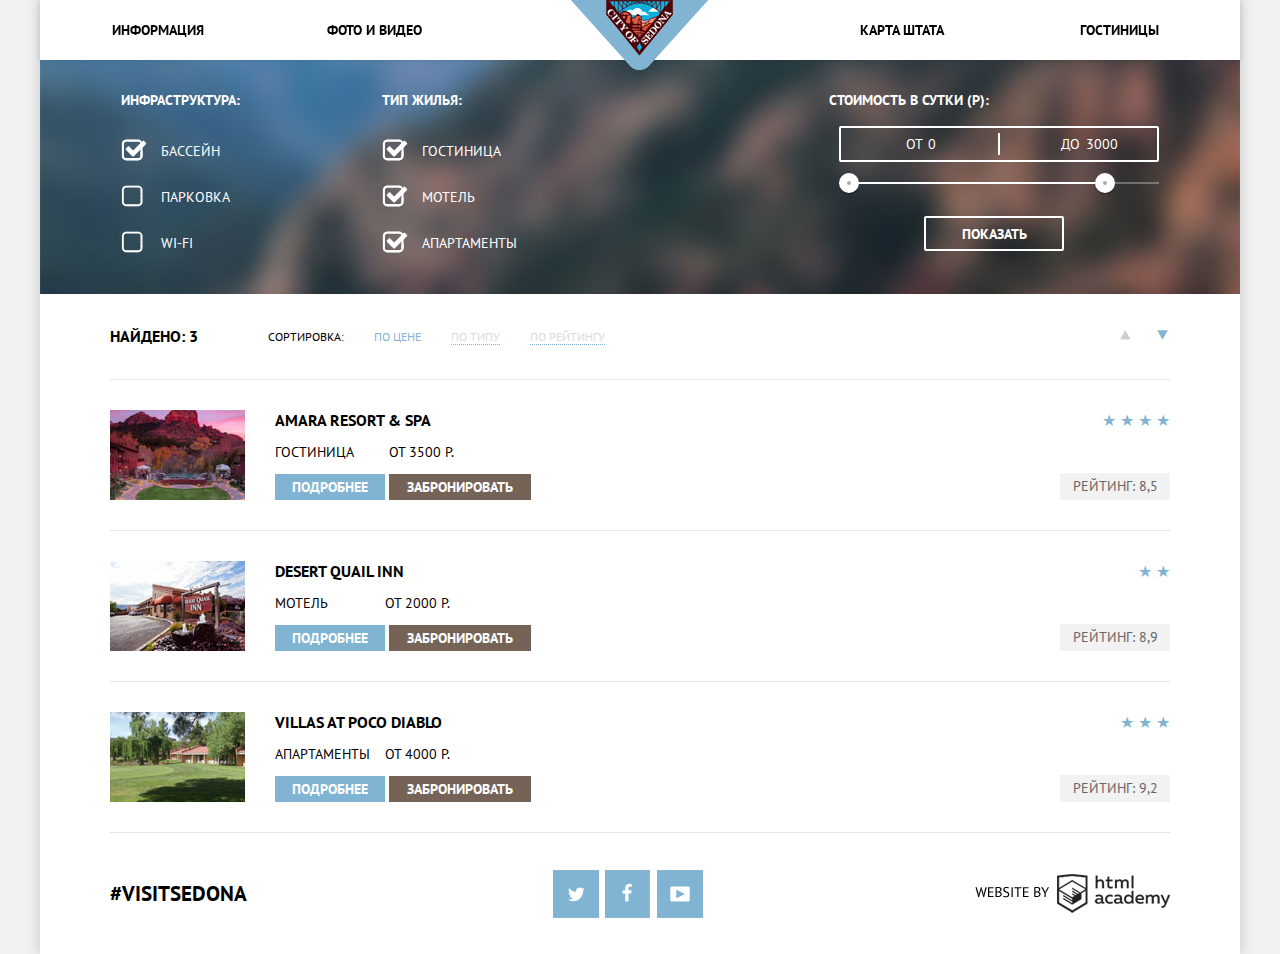
==== hotels.html @ 86d57c64 "небольшие улучшения" ====
<!DOCTYPE html>
<html>
<head>
  <meta charset="utf-8">
  <title>Отели Седоны</title>
  <link rel="stylesheet" href="css/normalize.css">
  <link href="https://fonts.googleapis.com/css?family=PT+Sans" rel="stylesheet">
  <link rel="stylesheet" href="css/style.css">
</head>
<body>
  <div class="wrapper">
    <nav class="site-menu">
      <a class="site-logo" href="index.html"><img src="img/logo.png" width="138" height="70" alt="Логотип Седоны"></a>
      <ul>
        <li><a class="site-menu-link" href="#">Информация</a></li>
        <li><a class="site-menu-link" href="#">Фото и Видео</a></li>
        <li><a class="site-menu-link" href="#">Карта Штата</a></li>
        <li><a class="site-menu-link" href="#">Гостиницы</a></li>
      </ul>
    </nav>

    <!-- Подбор жилья -->
    <form class="hotels-search-form" method="get">
      <fieldset>
        <legend>Инфраструктура:</legend>
        <label class="checkbox">
          <input type="checkbox" checked>
          <span class=" checkbox-indicator"></span>Бассейн
        </label>
        <label class="checkbox">
          <input type="checkbox">
          <span class=" checkbox-indicator"></span>Парковка
        </label>
        <label class="checkbox">
          <input type="checkbox">
          <span class=" checkbox-indicator"></span>Wi-Fi
        </label>
      </fieldset>

      <fieldset>
        <legend>Тип жилья:</legend>
        <label class="checkbox">
          <input type="checkbox" checked>
          <span class="checkbox-indicator"></span>Гостиница
        </label>
        <label class="checkbox">
          <input type="checkbox" checked>
          <span class=" checkbox-indicator"></span>Мотель
        </label>
        <label class="checkbox">
          <input type="checkbox" checked>
          <span class=" checkbox-indicator"></span>Апартаменты
        </label>
      </fieldset>

      <fieldset class="filter-range">
        <legend>Стоимость в сутки (р):</legend>
        <div class="hotels-price-controls">
          <label class="min-price">от <input type="text" name="min-price" value="0"></label>
          <label class="max-price">до <input type="text" name="max-price" value="3000"></label>
        </div>
        <div class="hotels-range-controls">
          <div class="scale">
            <div class="bar"></div>
          </div>
          <div class="range-toggle range-toggle-min"></div>
          <div class="range-toggle range-toggle-max"></div>
        </div>
        <button class="hotels form-search-button" type="submit">Показать</button>
      </fieldset>

    </form>

    <!-- Результаты -->
    <section>
      <nav class="hotels-inner-nav">
        <div class="inner-nav-left">
          <h3>Найдено: 3</h3>
          <ul class="hotels-sorting">
            <li><p>Сортировка: </p></li>
            <li><a href="" class="sorting-link link-active">По цене</a></li>
            <li><a class="sorting-link" href="#">По типу</a></li>
            <li><a class="sorting-link" href="#">По рейтингу</a></li>
          </ul>
        </div>
        <ul class="inner-nav-right">
          <li><a href="#"><div class="arrow arrow-left"></div></a></li>
          <li><a href="#"><div class="arrow arrow-right arrow-active"></div></a></li>
        </ul>
      </nav>

      <!-- Amara -->
      <div class="hotels-examples">
        <article>
          <div class="info">
            <img src="img/amara.jpg" alt="amara resort and spa">
            <div class="info-content">
              <h3>Amara Resort &amp; Spa</h3>
              <p><span class="hotels-type">Гостиница</span> от <span class="hotels-price">3500</span></p>
            </div>
            <div class="hotels-buttons">
                <button class="hotels hotels-more">Подробнее</button>
                <button class="hotels hotels-book">Забронировать</button>
            </div>
          </div>
          <div class="rating">
            <div> &starf; &starf; &starf; &starf; </div>
            <p>Рейтинг: 8,5</p>
          </div>
        </article>

        <!-- Desert Inn -->
        <article>
          <div class="info">
            <img src="img/quail-inn.jpg" alt="desert quail inn">
            <div class="info-content">
              <h3>Desert Quail Inn</h3>
              <p><span class="hotels-type">Мотель</span>от <span class="hotels-price">2000</span></p>
            </div>
            <div class="hotels-buttons">
              <button class="hotels hotels-more">Подробнее</button>
              <button class="hotels hotels-book">Забронировать</button>
            </div>
            </div>
          <div class="rating">
            <div>&starf; &starf;</div>
            <p>Рейтинг: 8,9</p>
          </div>
        </article>

        <!-- Villas at Poco Diablo -->
        <article>
          <div class="info">
            <img src="img/villas.jpg" alt="Villas at Poco Diablo">
            <div class="info-content">
              <h3>Villas at Poco Diablo</h3>
              <p><span class="hotels-type">Апартаменты</span>от <span class="hotels-price">4000</span></p>
            </div>
            <div class="hotels-buttons">
              <button class="hotels hotels-more">Подробнее</button>
              <button class="hotels hotels-book">Забронировать</button>
            </div>
          </div>
          <div class="rating">
            <div>&starf; &starf; &starf;</div>
            <p>Рейтинг: 9,2</p>
          </div>
        </article>
      </div>
    </section>

    <footer>
      <div><strong>#visitsedona</strong></div>
      <ul class="social">
        <li><a class="social-twitter" href="http://twitter.com">twitter</a></li>
        <li><a class="social-fb" href="http://facebook.com">facebook</a></li>
        <li><a class="social-yt" href="http://youtube.com">youtube</a></li>
      </ul>
      <div class="by-ha"><a href="http://htmlacademy.ru">Website by html academy</a></div>
    </footer>
  </div>
</body>
</html>
---- css/style.css ----
/*  TYPOGRAPHY  */

body {
  background-color: rgb(242, 242, 242);
  font-family: 'PT Sans', 'Arial', sans-serif;
  font-size: 14px;
  text-transform: uppercase;
  line-height: 21px;
  counter-reset: section;
}


/*  FORMS  */

input, button, textarea {
  font-family: inherit;
  font-size: inherit;
  text-transform: inherit;
  line-height: inherit;
}

/*  LAYOUT  */

.wrapper {
  max-width: 1200px;
  min-width: 768px;
  margin-left: auto;
  margin-right: auto;
  box-shadow: 0 0 15px rgba(0, 0, 0, 0.2);
  background-color: rgb(255, 255, 255);
}

/* SITE-MENU */

.wrapper::before {
  content: " ";
  height: 60px;
  display: block;
}

.site-menu {
  position: fixed;
  z-index: 100;
  width: 1200px;
  top: 0px;
  left: 50%;
  transform: translate(-50%, 0);
  background-color: rgb(255, 255, 255);
  box-shadow: 0 0 5px rgba(0, 0, 0, 0.1);
}

@media (max-width: 1200px) {
  .site-menu {
    width: 100%;
    min-width: 768px;
  }
}

.site-menu ul {
  list-style-type: none;
  padding: 0 6%;
  margin: 0px;
}

.site-menu a {
  color: rgb(0, 0, 0);
  text-decoration: none;
}

.site-menu li {
  display: inline-block;
  width: 20%;
  min-height: 60px;
  vertical-align: middle;
  line-height: 60px;
}

.site-menu li:nth-child(2) {
  margin-right: 18%;
}

.site-menu li:nth-child(3),
.site-menu li:nth-child(4) {
  text-align: right;
}

.site-menu .site-logo {
  position: absolute;
  left: 50%;
  transform: translate(-50%, 0);
}

/*  SITE-MENU-TYPOGRAPHY*/

.site-menu-link {
  font-weight: bold;
}

.site-menu-link:hover {
  font-weight: bold;
  color: rgb(188, 214, 231);
}

.site-menu-link:active {
  font-weight: bold;
  color: rgb(199, 199, 199);
}

/*  SITE-BANNER  */

.site-banner {
  background-image: url(../img/header.jpg);
  min-height: 500px;
  position: relative;
  background-size: cover;
}

.site-banner h1 {
  width: 460px;
  height: 360px;
  text-indent: -9999px;
  background: url(../img/header-text.png) no-repeat;
  position: absolute;
  top: 50%;
  left: 50%;
  transform: translate(-50%, -50%);
  margin: 0;
}

.site-banner::after {
  content: " ";
  display: block;
  height: 60px;
  width: 100%;
  position: absolute;
  bottom: 0;
  background-image: url(../img/shape.png);
  background-size: 100% 60px;
}

/*  LEAD-TEXT */

.lead-text {
  margin-top: 60px;
  margin-bottom: 55px;
  margin-right: auto;
  margin-left: auto;
  text-align: center;
  width: 500px;
}

.lead-text strong {
  font-size: 21px;
  line-height: 26px;
  display: block;
  margin-bottom: 30px;
}

/*  FLEXBOX  */

.site-flex,
.site-flex-reasons {
  display: -ms-flexbox;
  display: flex;
  -ms-flex-wrap: wrap;
      flex-wrap: wrap;
  -ms-flex-pack: distribute;
      justify-content: space-around;
}

.site-flex-reasons {
  background-color: rgb(238, 238, 238);
  height: 256px;
}

.site-flex-header {
  display: -ms-flexbox;
  display: flex;
  width: 100%;
  min-height: 255px;
  -ms-flex-pack: distribute;
      justify-content: space-around;
  min-height: 260px;
  color: rgb(255, 255, 255);
  background-color: rgb(129, 179, 210);
}

.header-image {
  width: 66.666%;
  background-position: center;
}

.reason-1 {
  background-image: url(../img/reason-1.jpg);
}

.reason-2 {
  background-image: url(../img/reason-2.jpg);
}

.header-text {
  width: 33.333%;
  color: rgb(255, 255, 255);
  display: -ms-flexbox;
  display: flex;
  margin: auto;
  -ms-flex-line-pack: center;
      align-content: center;
  -ms-flex-wrap: wrap;
      flex-wrap: wrap;
  -ms-flex-pack: center;
      justify-content: center;
  text-align: center;
  padding: 0 60px;
  box-sizing: border-box;
}

.site-flex section,
.site-flex-reasons article {
  text-align: center;
  width: 33.333%;
  padding: 45px 60px 65px;
  box-sizing: border-box;
}

.site-flex section {
  padding-top: 55px;
  padding-bottom: 80px;
  box-sizing: border-box;
  height: 330px;
}

.site-flex section h4,
.site-flex-reasons h3 {
  font-size: 21px;
}

.site-flex-reasons h3 {
  margin: 0 auto 5px auto;
}

header h3 {
  font-size: 21px;
  max-width: 170px;
}

header h3::after {
  counter-increment: section;
  content: "— № " counter(section) " —";
  display: block;
  margin-top: 25px;
  font-size: 14px;
}

/*  SEARCH FORM  */

.search-form {
  position: relative;
}

.search-form p {
  padding-top: 40px;
  box-sizing: border-box;
  margin-right: auto;
  margin-left: auto;
  text-align: center;
  width: 500px;
  min-height: 265px;
}

.search-form p strong {
  font-size: 30px;
  line-height: 26px;
  display: block;
  margin-bottom: 30px;
}

.site-search-form {
  background-color: rgb(255, 255, 255);
  width: 576px;
  height: 482px;
  position: absolute;
  top: 191px;
  left: 50%;
  transform: translate(-50%, 0);
}

.site-search-form > header {
  height: 53px;
  text-align: center;
  font-size: 21px;
  font-weight: bold;
  color: rgb(255, 255, 255);
  background-color: rgb(119, 99, 87);
  padding-top: 35px;
  margin-bottom: 55px;
  -ms-flex-item-align: stretch;
      -ms-grid-row-align: stretch;
      align-self: stretch;
}

.site-search-form > div {
  width: 461px;
  height: 40px;
  margin-bottom: 30px;
}

button {
  font-size: 21px;
  font-weight: bold;
  color: rgb(255, 255, 255);
  border-style: none;
  cursor: pointer;
}

.site-search-form-btn {
  margin-top: 20px;
  width: 461px;
  height: 58px;
  background-color: rgb(129, 179, 210);
}

.site-search-form-btn:hover {
  background-color: rgb(102, 158, 192);
}

.site-search-form-btn:active {
  background-color: rgb(84, 150, 189);
  color: rgb(136, 182, 209);
}


/*  FORMS STYLLING  */

.site-search-form {
  display: -ms-flexbox;
  display: flex;
  -ms-flex-direction: column;
      flex-direction: column;
  -ms-flex-align: center;
      align-items: center;
}

.search-form-people > * {
  display: inline-block;
  line-height: 40px;
  width: 24%;
}

.search-form-people input {
  text-align: center;
  width: 100%;
}

.search-form-people label:last-of-type {
  text-align: right;
  padding-right: 25px;
  box-sizing: border-box;
}

.site-search-form-dates label {
  width: 24%;
  display: inline-block;
  line-height: 40px;
  white-space: nowrap;
}

.site-search-form-dates input {
  width: 75%;
  padding-left: 15px;
  box-sizing: border-box;
}

.site-search-form input {
  background-color: rgb(242, 242, 242);
  height: 38px;
  border: none;
}

.site-search-form input[type="text"]::-ms-clear {
    display: none;
}

.site-search-form input:hover {
  background-color: rgb(235, 235, 235);
}

.site-search-form input:focus {
  background-color: rgb(255, 255, 255);
  outline: 2px solid rgb(229, 229, 229);
}

.site-search-form label,
.site-search-form input {
  font-weight: bold;
}

/*  FORM IMAGES  */

.site-search-form-dates {
  position: relative;
}

.site-calendar {
  background-image: url(../img/calendar.png);
  width: 40px;
  height: 40px;
  position: absolute;
  left: 420px;
  top: 0px;
  cursor: pointer;

  border: none;
  background-color: transparent;
  margin-top: 0px;
}

.site-calendar:hover {
  background-position: 0px -40px;
}

.site-calendar:active {
  background-position: 0px 40px;
}

.site-btns {
  position: relative;
}

.site-btns:last-child {
  left: 6px;
}

.site-minus {
  width: 40px;
  height: 40px;
  background-image: url(../img/btns-minus.png);
  position: absolute;
  top: 2px;
  left: 0px;
  cursor: pointer;
  background-repeat: no-repeat;
  background-position: center 0;
  background-color: transparent;
}

.site-plus {
  width: 40px;
  height: 40px;
  background-image: url(../img/btns-plus.png);
  position: absolute;
  top: 2px;
  right: 0px;
  cursor: pointer;
  background-repeat: no-repeat;
  background-position: center 0;
  background-color: transparent;
}

.site-minus:hover {
  background-position: center -40px;
}

.site-plus:hover {
  background-position: center -40px;
}

.site-minus:active {
  background-position: center -80px;
}

.site-plus:active {
  background-position: center -80px;
}

/*  MAP  */

.site-map {
  background-image: url(../img/map.jpg);
  width: 100%;
  height: 600px;
  background-size: cover;
}

/*  FOOTER  */

footer {
  background-color: rgba(255, 255, 255, 0.90);
  padding: 0 70px;
  height: 121px;
  font-size: 0px;
  display: -ms-flexbox;
  display: flex;
  -ms-flex-wrap: nowrap;
      flex-wrap: nowrap;
  -ms-flex-pack: justify;
      justify-content: space-between;
  -ms-flex-align: center;
      align-items: center;
}

.site-footer {
  position: relative;
  margin-top: -121px;
}

footer div:first-child {
  font-size: 21px;
  font-weight: bold;
}

.social {
  list-style-type: none;
  width: 401px;
  text-align: center;
}

.social li {
  display: inline-block;
  margin-right: 6px;
}

.social li a {
  display: block;
  width: 46px;
  height: 48px;
  text-indent: -9999px;
}

.social-twitter {
  background-image: url(../img/social.png);
  background-position: 0px 0px;
}

.social-fb {
  background-image: url(../img/social.png);
  background-position: 97px 0px;
}

.social-yt {
  background-image: url(../img/social.png);
  background-position: 46px 0px;
}

.social-twitter:hover {
  background-position: 0px 104px;
}

.social-fb:hover {
  background-position: 97px 104px;
}

.social-yt:hover {
  background-position: 46px 104px;
}

.social-twitter:active {
  background-position: 0px 48px;
}

.social-fb:active {
  background-position: 97px 48px;
}

.social-yt:active {
  background-position: 46px 48px;
}

.by-ha {
  display: inline-block;
  background-image: url(../img/by-ha.png);
  background-position: 0px 0px;
  background-repeat: no-repeat;
}

.by-ha:hover {
  background-position: 0 -48px;
}

.by-ha:active {
  background-position: bottom;
}

.by-ha a {
  display: block;
  width: 195px;
  height: 39px;
  text-indent: -9999px;
}

/*  HOTELS PAGE */

.hotels-search-form {
  display: -ms-flexbox;
  display: flex;
  -ms-flex-pack: start;
      justify-content: flex-start;
  min-height: 220px;
  background-image: url(../img/header-blurred.jpg);
  background-position: center;
  color: rgb(255, 255, 255);
  padding: 30px 70px 30px 70px;
  box-sizing: border-box;
}

fieldset {
  border: 0px;
  display: -ms-flexbox;
  display: flex;
  -ms-flex-direction: column;
      flex-direction: column;
  width: 240px;
}

legend {
  font-weight: bold;
}

.hotels-search-form label {
  color: rgb(255, 255, 255);
  margin-top: 25px;
  display: block;
}

.checkbox {
  padding-left: 40px;
  position: relative;
}

.checkbox input[type="checkbox"] + .checkbox-indicator {
  position: absolute;
  left: 0;
  bottom: 1px;
  cursor: pointer;
  width: 26px;
  height: 22px;
  background-image: url(../img/checkbox.png);
  background-repeat: no-repeat;
}

.checkbox input[type="checkbox"]:checked + .checkbox-indicator {
  position: absolute;
  left: 0;
  bottom: 1px;
  cursor: pointer;
  width: 26px;
  height: 22px;
  background-image: url(../img/checkbox.png);
  background-repeat: no-repeat;
  background-position: bottom;
}

input[type="checkbox"] {
  display: none;
}

/*  СТОИМОСТЬ В СУТКИ  */

.filter-range {
  width: 330px;
  display: -ms-flexbox;
  display: flex;
  -ms-flex-direction: column;
      flex-direction: column;
  margin-left: auto;
}

.filter-range legend {
  margin-bottom: 10px;
}

.hotels-price-controls label:first-child,
.hotels-price-controls label:nth-child(2) {
  margin-top: 0;
}

.hotels-price-controls {
  height: 36px;
  width: 320px;
  box-sizing: border-box;
  margin-bottom: 20px;
  margin-left: 10px;

  font-size: 0;

  position: relative;

  border: 2px solid #ffffff;
  border-radius: 2px;
}

.hotels-price-controls::after {
  content: "";
  position: absolute;
  top: 50%;
  left: 50%;

  width: 2px;
  height: 22px;

  background: #ffffff;
  transform: translate(-50%, -50%);
}


.hotels-price-controls label {
  display: inline-block;

  font-size: 14px;
  line-height: 32px;
  vertical-align: top;

  cursor: pointer;
  width: 90px;
  padding-left: 65px;
}

.hotels-price-controls input {
  width: 50px;
  margin: 0;
  height: 30px;

  color: inherit;
  font: inherit;

  background: none;
  border: none;
}

.hotels-range-controls {
  position: relative;
  margin-bottom: 32px;
  margin-left: 10px;
}

.hotels-range-controls .scale {
  height: 2px;

  background: rgba(255, 255, 255, 0.3);
}

.hotels-range-controls .bar {
  width: 80%;
  height: 2px;

  background: #ffffff;
}

.range-toggle {
  width: 4px;
  height: 4px;

  position: absolute;
  top: -9px;

  background: #ababab;
  border: 8px solid #ffffff;
  border-radius: 50%;
  box-shadow: 0 2px 1px 0 rgba(0, 1, 1, 0.2);
  cursor: pointer;
}

.range-toggle-min {
  left: 0;
}

.range-toggle-max {
  left: 80%;
}

.range-toggle:hover {
  background: #1c4f80;
}

.form-search-button {
  display: block;
  margin: 0 auto;
  padding: 6px 35px;
  width: 140px;
  height: 35px;

  font-size: 14px;
  line-height: 20px;
  color: #ffffff;

  background: transparent;
  border: 2px solid #ffffff;
  border-radius: 2px;
  cursor: pointer;
}

.form-search-button:hover {
  color: #000000;

  background: #ffffff;
}

.hotels {
  font-size: 14px;
}

/*  INNER NAVIGATION  */

.hotels-inner-nav {
  display: -ms-flexbox;
  display: flex;
  -ms-flex-pack: start;
      justify-content: flex-start;
  min-height: 85px;
  margin-left: 70px;
}

.inner-nav-right {
  margin-left: auto;
  margin-right: 70px;
}

.hotels-inner-nav ul {
  list-style-type: none;
  display: -ms-flexbox;
  display: flex;
  -ms-flex-align: center;
      align-items: center;
}

.hotels-inner-nav li {
  display: inline-block;
  font-size: 12px;
}

.inner-nav-left {
  display: -ms-flexbox;
  display: flex;
  -ms-flex-align: center;
      align-items: center;
  min-width: 530px;
}

.inner-nav-left > ul {
  min-width: 420px;
  padding-left: 0;
}

.inner-nav-left > h3 {
  padding-right: 70px;
}

.hotels-sorting li {
  padding-right: 30px;
}
.hotels-sorting a:not(.sorting-link) {
  color: rgb(129, 179, 210);
  text-decoration: none;
}

.sorting-link {
  text-decoration: none;
  color: rgb(219, 219, 219);
  border-bottom: 1px dotted rgb(129, 179, 210);
}

.sorting-link:hover {
  color: rgb(129, 179, 210);
}

.sorting-link:active {
  color: rgb(0, 0, 0);
  border: none;
}

.hotels-sorting .link-active {
  color: rgb(129, 179, 210);
  border: none;
}


.arrow {
  width: 13px;
  height: 13px;
  background-repeat: no-repeat;
}

.arrow-left {
  padding-left: 24px;
  background-position: 0 0px;
  background-image: url(../img/arrow-left.png);
}

.arrow-right {
  background-image: url(../img/arrow-right.png);
}

.arrow-left:hover {
  padding-left: 24px;
  background-position: 0 -32px;
}

.arrow-right:hover {
  background-position: center;
}

.arrow-left:active {
  padding-left: 24px;
  background-position: 0 -66px;
}

.arrow-right:active {
  background-position: 0 -66px;
}

.arrow-active {
  background-position: 0 -66px;
}


/*  HOTELS EXAMPLES  */

.hotels-examples {
  display: -ms-flexbox;
  display: flex;
  -ms-flex-direction: column;
      flex-direction: column;
}

.hotels-examples article {
  display: -ms-flexbox;
  display: flex;
  -ms-flex-pack: justify;
  justify-content: space-between;
  -ms-flex-direction: row;
      flex-direction: row;
  /*max-height: 100px;*/
  margin: 0 70px;
  padding: 30px 0;
  -ms-flex-align: stretch;
      align-items: stretch;
  border-bottom: 1px solid rgb(229, 229, 229);
  min-height: 90px;
}

.hotels-examples article:first-child {
  border-top: 1px solid rgb(229, 229, 229);
}

.hotels-examples .info {
  position: relative;
  padding-left: 165px;
}

.info img {
  position: absolute;
  left: 0;
  top: 0;
}

.info-content h3,
.info-content p {
  margin-top: 0;
  margin-bottom: 11px;
}

.hotels-type {
  display: inline-block;
  min-width: 110px;
}

.hotels-price::after {
  content: " P.";
}

.info-content h3:hover {
  color: rgb( 139, 185, 213);
}

.info-content h3:active {
  color: rgb( 202, 202, 202);
}

.rating {
  min-height: 90px;
  display: -ms-flexbox;
  display: flex;
  -ms-flex-direction: column;
      flex-direction: column;
  -ms-flex-pack: justify;
      justify-content: space-between;
  -ms-flex-align: end;
      align-items: flex-end;
}

.rating div {
  color: rgb(129, 179, 210);
  font-size: 16px;
}

.rating p {
  margin: 0;
  width: 110px;
  height: 27px;
  text-align: center;
  color: rgb(102, 102, 102);
  font-size: 14px;
  line-height: 27px;
  background-color: rgb(242, 242, 242);
}

/*  BUTTONS  */

.hotels-more {
  width: 110px;
  height: 26px;
  margin-top: 0;
  background-color: rgb(129, 179, 210);
}

.hotels-book {
  width: 142px;
  height: 26px;
  background-color: rgb(118, 99, 87);
  margin-top: 0;
}

.hotels-more:hover {
  background-color: rgb(102, 158, 192);
}

.hotels-more:active {
  background-color: rgb(84, 150, 189);
  color: rgb(136, 182, 209);
}

.hotels-book:hover {
  background-color: rgb(96, 78, 67);
}

.hotels-book:active {
  background-color: rgb(80, 62, 51);
  color: rgb(123, 109, 101);

}
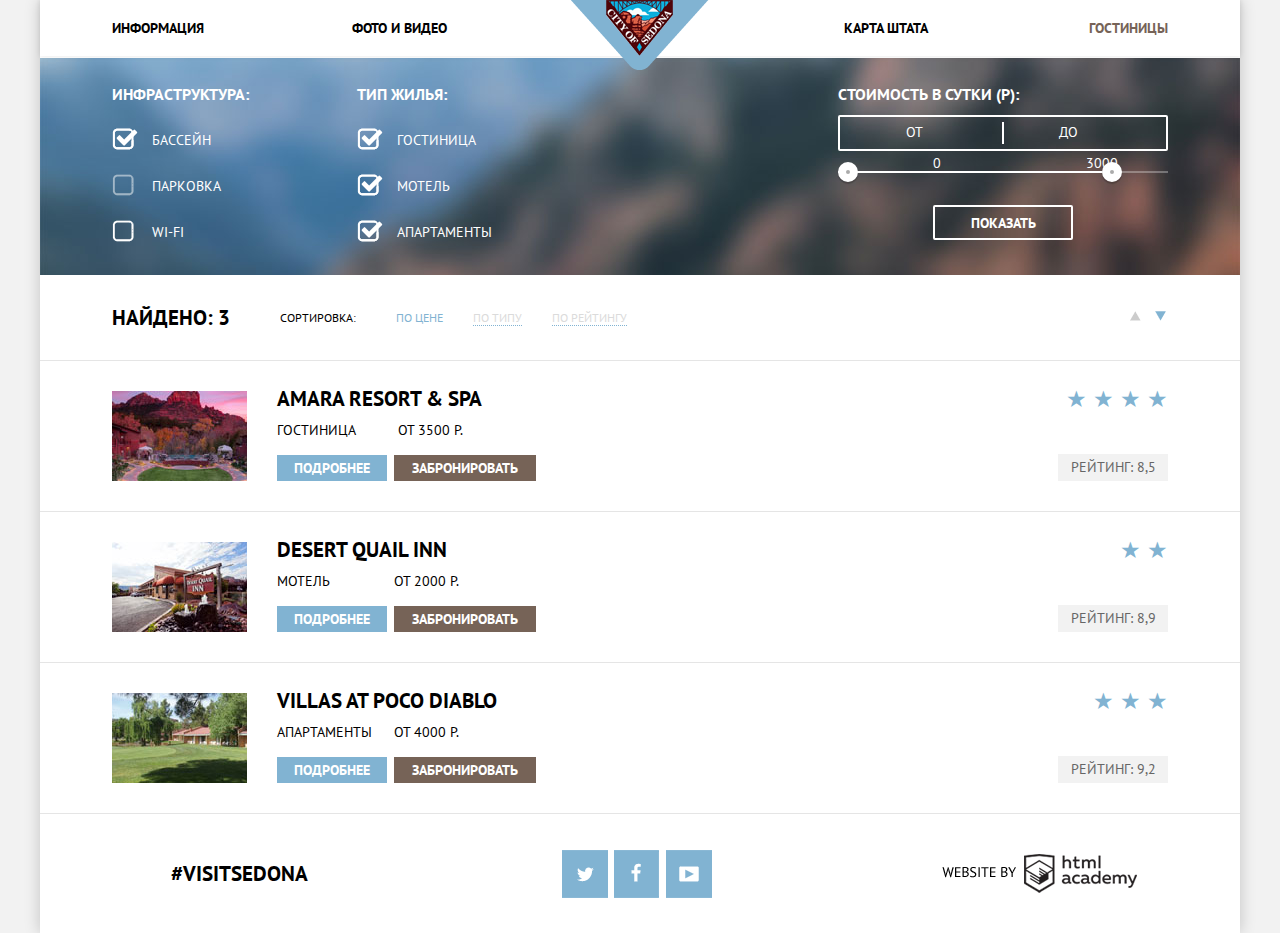
==== commit c565f7e9: "на финальную проверку" ====
--- a/hotels.html
+++ b/hotels.html
@@ -4,8 +4,8 @@
   <meta charset="utf-8">
   <title>Отели Седоны</title>
   <link rel="stylesheet" href="css/normalize.css">
-  <link href="https://fonts.googleapis.com/css?family=PT+Sans" rel="stylesheet">
-  <link rel="stylesheet" href="css/style.css">
+  <link href="https://fonts.googleapis.com/css?family=PT+Sans:400,700" rel="stylesheet">
+  <link rel="stylesheet" href="css/style.min.css">
 </head>
 <body>
   <div class="wrapper">
@@ -15,7 +15,7 @@
         <li><a class="site-menu-link" href="#">Информация</a></li>
         <li><a class="site-menu-link" href="#">Фото и Видео</a></li>
         <li><a class="site-menu-link" href="#">Карта Штата</a></li>
-        <li><a class="site-menu-link" href="#">Гостиницы</a></li>
+        <li><a class="site-menu-link active">Гостиницы</a></li>
       </ul>
     </nav>
 
@@ -28,7 +28,7 @@
           <span class=" checkbox-indicator"></span>Бассейн
         </label>
         <label class="checkbox">
-          <input type="checkbox">
+          <input type="checkbox" disabled>
           <span class=" checkbox-indicator"></span>Парковка
         </label>
         <label class="checkbox">
@@ -56,8 +56,8 @@
       <fieldset class="filter-range">
         <legend>Стоимость в сутки (р):</legend>
         <div class="hotels-price-controls">
-          <label class="min-price">от <input type="text" name="min-price" value="0"></label>
-          <label class="max-price">до <input type="text" name="max-price" value="3000"></label>
+          <label class="min-price"><input type="text" name="min-price" value="0"></label>
+          <label class="max-price"><input type="text" name="max-price" value="3000"></label>
         </div>
         <div class="hotels-range-controls">
           <div class="scale">
@@ -93,14 +93,14 @@
       <div class="hotels-examples">
         <article>
           <div class="info">
-            <img src="img/amara.jpg" alt="amara resort and spa">
+            <img src="img/amara.jpg" alt="amara resort and spa" width="135" height="90">
             <div class="info-content">
               <h3>Amara Resort &amp; Spa</h3>
               <p><span class="hotels-type">Гостиница</span> от <span class="hotels-price">3500</span></p>
             </div>
             <div class="hotels-buttons">
-                <button class="hotels hotels-more">Подробнее</button>
-                <button class="hotels hotels-book">Забронировать</button>
+                <a href="#" class="hotels hotels-more">Подробнее</a>
+                <a href="#" class="hotels hotels-book">Забронировать</a>
             </div>
           </div>
           <div class="rating">
@@ -112,14 +112,14 @@
         <!-- Desert Inn -->
         <article>
           <div class="info">
-            <img src="img/quail-inn.jpg" alt="desert quail inn">
+            <img src="img/quail-inn.jpg" alt="desert quail inn" width="135" height="90">
             <div class="info-content">
               <h3>Desert Quail Inn</h3>
               <p><span class="hotels-type">Мотель</span>от <span class="hotels-price">2000</span></p>
             </div>
             <div class="hotels-buttons">
-              <button class="hotels hotels-more">Подробнее</button>
-              <button class="hotels hotels-book">Забронировать</button>
+              <a href="#" class="hotels hotels-more">Подробнее</a>
+              <a href="#" class="hotels hotels-book">Забронировать</a>
             </div>
             </div>
           <div class="rating">
@@ -131,14 +131,14 @@
         <!-- Villas at Poco Diablo -->
         <article>
           <div class="info">
-            <img src="img/villas.jpg" alt="Villas at Poco Diablo">
+            <img src="img/villas.jpg" alt="Villas at Poco Diablo" width="135" height="90">
             <div class="info-content">
               <h3>Villas at Poco Diablo</h3>
               <p><span class="hotels-type">Апартаменты</span>от <span class="hotels-price">4000</span></p>
             </div>
             <div class="hotels-buttons">
-              <button class="hotels hotels-more">Подробнее</button>
-              <button class="hotels hotels-book">Забронировать</button>
+              <a href="#" class="hotels hotels-more">Подробнее</a>
+              <a href="#" class="hotels hotels-book">Забронировать</a>
             </div>
           </div>
           <div class="rating">
@@ -149,7 +149,7 @@
       </div>
     </section>
 
-    <footer>
+    <footer class="site-footer">
       <div><strong>#visitsedona</strong></div>
       <ul class="social">
         <li><a class="social-twitter" href="http://twitter.com">twitter</a></li>
--- a/css/style.min.css
+++ b/css/style.min.css
@@ -0,0 +1 @@
+body{background-color:rgb(242, 242, 242);font-family:'PT Sans', 'Arial', sans-serif;font-size:14px;text-transform:uppercase;line-height:21px;counter-reset:section}input,button,textarea{font-family:inherit;font-size:inherit;text-transform:inherit;line-height:inherit}.wrapper{max-width:1200px;min-width:768px;margin-left:auto;margin-right:auto;box-shadow:0 0 15px rgba(0, 0, 0, 0.2);background-color:rgb(255, 255, 255)}.wrapper::before{content:" ";height:58px;display:block}.site-menu{position:absolute;z-index:100;width:1200px;top:0px;left:50%;transform:translate(-50%, 0);background-color:rgb(255, 255, 255);box-shadow:0 0 5px rgba(0, 0, 0, 0.1)}@media (max-width: 1200px){.site-menu{width:100%;min-width:768px}}@media (max-width: 800px){.site-menu{left:0;transform:translate(0, 0)}}.site-menu ul{list-style-type:none;margin:0px;height:56px;padding:0;display:flex}.site-menu a{color:rgb(0, 0, 0);text-decoration:none}.site-menu li{display:inline-block;width:20%;min-height:56px;line-height:56px}.site-menu li:first-child{margin-left:6%}.site-menu li:nth-child(3){margin-left:8%}.site-menu li:nth-child(3),.site-menu li:nth-child(4){text-align:right}.site-menu li:last-child{margin-right:6%}.site-menu .site-logo{position:absolute;left:50%;transform:translate(-50%, 0)}.site-menu-link{font-weight:bold}.site-menu-link:hover{font-weight:bold;color:rgb(188, 214, 231)}.site-menu-link:active{font-weight:bold;color:rgb(199, 199, 199)}.site-menu-link.active{font-weight:bold;color:rgb(118, 99, 87)}.site-menu-link.active:hover{font-weight:bold;color:rgb(96, 78, 67)}.site-menu-link.active:active{font-weight:bold;color:rgb(214, 208, 204)}.site-banner{background-image:url(../img/header.jpg);background-color:rgb(171, 171, 171);min-height:510px;position:relative;background-size:cover}.site-banner h1{width:460px;height:360px;text-indent:-9999px;background:url(../img/header-text.png) no-repeat;position:absolute;top:50%;left:50%;transform:translate(-50%, -50%);margin:0}.site-banner::after{content:" ";display:block;height:60px;width:100%;position:absolute;bottom:0;background-image:url(../img/shape.png);background-size:100% auto;background-position:center bottom;background-repeat:no-repeat}.lead-text{box-sizing:border-box;width:500px;height:214px;padding-top:55px;padding-bottom:55px;text-align:center;margin:0 auto}.lead-text strong{font-size:21px;line-height:26px;display:block;margin-bottom:30px}.site-flex,.site-flex-reasons{display:-ms-flexbox;display:flex;-ms-flex-wrap:wrap;flex-wrap:wrap;-ms-flex-pack:distribute;justify-content:space-around}.site-flex-reasons{background-color:rgb(238, 238, 238);word-wrap:break-word}.site-flex-header{display:-ms-flexbox;display:flex;width:100%;min-height:257px;-ms-flex-pack:distribute;justify-content:space-around;color:rgb(255, 255, 255);background-color:rgb(129, 179, 210)}.header-image{width:66.666%;background-position:center}.reason-1{background-image:url(../img/reason-1.jpg)}.reason-2{background-image:url(../img/reason-2.jpg)}.header-text{width:33.333%;color:rgb(255, 255, 255);display:-ms-flexbox;display:flex;-ms-flex-line-pack:center;align-content:center;-ms-flex-wrap:wrap;flex-wrap:wrap;-ms-flex-pack:center;justify-content:center;text-align:center;padding:0px 5% 0 5%;box-sizing:border-box}.header-text:nth-child(2){padding:0px 42px 0 42px}.header-text:nth-child(2) h3{width:155px}.header-text p{margin:0}.site-reason-1-section,.site-reasons-article{text-align:center;width:33.333%;padding:55px 6% 65px 6%;box-sizing:border-box}.site-reasons-article{padding-top:50px;padding-bottom:45px}.site-reason-1-section{box-sizing:border-box}.site-reason-1-section h4,.site-flex-reasons h3{font-size:21px}.site-reason-1-section h4{margin-bottom:21px;margin-top:20px}.site-flex-reasons h3{margin:0 auto 5px auto}.site-flex-reasons p{margin-top:19px}.header-text h3,.site-reasons-article h3{font-size:21px;max-width:170px;margin-top:0}.counters h3::after{counter-increment:section;content:"— № "counter(section) " —";display:block;margin-top:25px;font-size:14px}.search-form{position:relative;margin-bottom:-119px}.search-form p{padding-top:40px;box-sizing:border-box;margin-right:auto;margin-left:auto;text-align:center;width:500px;min-height:260px}.search-form p strong{font-size:30px;line-height:26px;display:block;margin-bottom:35px}.site-search-form{background-color:rgb(255, 255, 255);width:568px;height:482px;position:absolute;top:195px;left:50%;transform:translate(-50%, 0)}.site-search-form > header{width:568px;height:54px;text-align:center;font-size:21px;font-weight:bold;color:rgb(255, 255, 255);background-color:rgb(119, 99, 87);padding-top:32px;margin-bottom:55px;margin-left:auto;margin-right:auto;-ms-flex-item-align:stretch;-ms-grid-row-align:stretch;align-self:stretch}.site-search-form > div{width:461px;height:40px;margin-bottom:29px;padding-left:56px}.site-search-form-dates:nth-child(2){margin-bottom:25px}button{font-size:21px;font-weight:bold;color:rgb(255, 255, 255);border-style:none;cursor:pointer}.site-search-form-btn{margin-left:auto;margin-right:auto;margin-top:25px;width:458px;height:58px;background-color:rgb(129, 179, 210)}.site-search-form-btn:hover{background-color:rgb(102, 158, 192)}.site-search-form-btn:active{background-color:rgb(84, 150, 189);color:rgb(136, 182, 209)}.site-search-form{display:-ms-flexbox;display:flex;-ms-flex-direction:column;flex-direction:column}.search-form-people > *{display:inline-block;line-height:40px;width:24%}.search-form-people input{text-align:center;width:100%}.search-form-people label:last-of-type{text-align:right;padding-right:23px;box-sizing:border-box}.site-search-form-dates label{width:111px;display:inline-block;line-height:40px;white-space:nowrap}.site-search-form-dates input{width:75%;padding-left:10px;box-sizing:border-box}.site-search-form input{background-color:rgb(242, 242, 242);height:38px;border:none}.site-search-form input[type="text"]::-ms-clear{display:none}.site-search-form input:hover{background-color:rgb(235, 235, 235)}.site-search-form input:focus{background-color:rgb(255, 255, 255);outline:2px solid rgb(229, 229, 229)}.site-search-form label,.site-search-form input{font-weight:bold}.site-search-form-dates{position:relative}.site-calendar{background-image:url(../img/calendar.png);width:40px;height:40px;position:absolute;left:470px;top:0px;cursor:pointer;border:none;background-color:transparent;margin-top:0px}.site-calendar:hover{background-position:0px -40px}.site-calendar:active{background-position:0px 40px}.site-btns{position:relative}.site-btns:last-child{left:6px}.site-minus{width:40px;height:40px;background-image:url(../img/btns-minus.png);position:absolute;top:2px;left:0px;cursor:pointer;background-repeat:no-repeat;background-position:center 0;background-color:transparent}.site-plus{width:40px;height:40px;background-image:url(../img/btns-plus.png);position:absolute;top:2px;right:0px;cursor:pointer;background-repeat:no-repeat;background-position:center 0;background-color:transparent}.site-minus:hover{background-position:center -40px}.site-plus:hover{background-position:center -40px}.site-minus:active{background-position:center -80px}.site-plus:active{background-position:center -80px}.site-map{background-image:url(../img/map.jpg);width:100%;height:600px;background-size:cover}footer{position:relative;background-color:rgba(255, 255, 255, 0.90);height:119px;font-size:0px;display:-ms-flexbox;display:flex;-ms-flex-wrap:nowrap;flex-wrap:nowrap;-ms-flex-pack:justify;justify-content:space-between;-ms-flex-align:center;align-items:center}footer > *{width:33.333%;box-sizing:border-box}footer div:first-child{font-size:21px;font-weight:bold;text-align:center}.social{padding:0;list-style-type:none;text-align:center}.social li{display:inline-block;margin-right:6px}.social li a{display:block;width:46px;height:48px;text-indent:-9999px}.social-twitter{background-image:url(../img/social.png);background-position:0px 0px}.social-fb{background-image:url(../img/social.png);background-position:97px 0px}.social-yt{background-image:url(../img/social.png);background-position:46px 0px}.social-twitter:hover{background-position:0px 104px}.social-fb:hover{background-position:97px 104px}.social-yt:hover{background-position:46px 104px}.social-twitter:active{background-position:0px 48px}.social-fb:active{background-position:97px 48px}.social-yt:active{background-position:46px 48px}.by-ha{display:inline-block;background-image:url(../img/by-ha.png);background-position:50% 0px;background-repeat:no-repeat}.by-ha:hover{background-position:50% -48px}.by-ha:active{background-position:50% bottom}.by-ha a{margin:0 auto;display:block;width:195px;height:39px;text-indent:-9999px}.hotels-search-form{display:-ms-flexbox;display:flex;-ms-flex-pack:start;justify-content:flex-start;height:217px;background-image:url(../img/header-blurred.jpg);background-color:rgb(171, 171, 171);background-position:0 -60px;color:rgb(255, 255, 255);padding:26px 0 30px 0;box-sizing:border-box}fieldset{padding:0;margin:0;border:0px;display:-ms-flexbox;display:flex;-ms-flex-direction:column;flex-direction:column}.hotels-search-form fieldset:first-child{margin-left:6%;width:245px}legend{font-weight:bold;font-size:16px}.hotels-search-form label{color:rgb(255, 255, 255);display:block;margin-top:25px}.checkbox{padding-left:40px;position:relative}.checkbox input[type="checkbox"] + .checkbox-indicator{position:absolute;left:0;bottom:1px;cursor:pointer;width:26px;height:22px;background-image:url(../img/checkbox.png);background-repeat:no-repeat}.checkbox input[type="checkbox"]:checked + .checkbox-indicator{position:absolute;left:0;bottom:1px;cursor:pointer;width:26px;height:22px;background-image:url(../img/checkbox.png);background-repeat:no-repeat;background-position:bottom}.checkbox input[type="checkbox"]:disabled + .checkbox-indicator{background-image:url(../img/checkbox.png);opacity:0.5}input[type="checkbox"]{display:none}.filter-range{width:27.5%;display:-ms-flexbox;display:flex;-ms-flex-direction:column;flex-direction:column;margin-left:auto;margin-right:6%}.filter-range legend{margin-bottom:10px}.hotels-price-controls label:first-child,.hotels-price-controls label:nth-child(2){margin-top:0}.hotels-price-controls{height:36px;width:100%;box-sizing:border-box;margin-bottom:20px;font-size:0;position:relative;border:2px solid #ffffff;border-radius:2px}.hotels-price-controls::after{content:"";position:absolute;top:50%;left:50%;width:2px;height:22px;background:#ffffff;transform:translate(-50%, -50%)}.hotels-price-controls label{display:inline-block;font-size:14px;line-height:31px;vertical-align:top;cursor:pointer;width:49%;padding-left:28%;box-sizing:border-box}.min-price::before{content:"от";display:inline-block;width:25px;margin-left:-25px}.max-price::before{content:"до";display:inline-block;width:25px;margin-left:-25px}.hotels-price-controls .max-price{padding-left:26%}.hotels-price-controls input{width:100%;margin:0;height:29px;color:inherit;font:inherit;vertical-align:top;background:none;border:none}.hotels-range-controls{position:relative;margin-bottom:32px}.hotels-range-controls .scale{height:2px;background:rgba(255, 255, 255, 0.3)}.hotels-range-controls .bar{width:80%;height:2px;background:#ffffff}.range-toggle{width:4px;height:4px;position:absolute;top:-9px;background:#ababab;border:8px solid #ffffff;border-radius:50%;box-shadow:0 2px 1px 0 rgba(0, 1, 1, 0.2);cursor:pointer}.range-toggle-min{left:0}.range-toggle-max{left:80%}.range-toggle:hover{background:#1c4f80}.form-search-button{display:block;margin:0 auto;padding:6px 35px;width:140px;height:35px;font-size:14px;line-height:20px;color:#ffffff;background:transparent;border:2px solid #ffffff;border-radius:2px;cursor:pointer}.form-search-button:hover{color:#000000;background:#ffffff}.hotels{font-size:14px}.hotels-inner-nav{display:-ms-flexbox;display:flex;-ms-flex-pack:start;justify-content:flex-start;min-height:85px;margin-left:6%;margin-right:6%}.inner-nav-right{margin-left:auto}.hotels-inner-nav ul{list-style-type:none;display:-ms-flexbox;display:flex;-ms-flex-align:center;align-items:center}.hotels-inner-nav li{display:inline-block;font-size:12px}.inner-nav-left{display:-ms-flexbox;display:flex;-ms-flex-align:center;align-items:center;min-width:530px}.inner-nav-left > ul{min-width:420px;padding-left:0}.inner-nav-left > h3{padding-right:50px;font-size:21px}.hotels-sorting li:first-child{padding-right:40px}.hotels-sorting li{padding-right:30px}.hotels-sorting a:not(.sorting-link){color:rgb(129, 179, 210);text-decoration:none}.sorting-link{text-decoration:none;color:rgb(219, 219, 219);border-bottom:1px dotted rgb(129, 179, 210)}.sorting-link:hover{color:rgb(129, 179, 210)}.sorting-link:active{color:rgb(0, 0, 0);border:none}.hotels-sorting .link-active{color:rgb(129, 179, 210);border:none}.arrow{width:13px;height:13px;background-repeat:no-repeat}.arrow-left{padding-left:12px;background-position:0 0px;background-image:url(../img/arrow-left.png)}.arrow-right{background-image:url(../img/arrow-right.png)}.arrow-left:hover{padding-left:12px;background-position:0 -32px}.arrow-right:hover{background-position:center}.arrow-left:active{padding-left:12px;background-position:0 -66px}.arrow-right:active{background-position:0 -66px}.arrow-active{background-position:0 -66px}.hotels-examples{display:-ms-flexbox;display:flex;-ms-flex-direction:column;flex-direction:column}.hotels-examples article{display:-ms-flexbox;display:flex;-ms-flex-pack:justify;justify-content:space-between;-ms-flex-direction:row;flex-direction:row;padding:30px 6%;-ms-flex-align:stretch;align-items:stretch;border-bottom:1px solid rgb(229, 229, 229);min-height:90px}.hotels-examples article:first-child{border-top:1px solid rgb(229, 229, 229)}.hotels-examples .info{position:relative;padding-left:165px}.info img{position:absolute;left:0;top:0;width:135px;height:90px}.info-content h3,.info-content p{margin-top:0;margin-bottom:11px}.info-content h3{font-size:21px}.info-content{margin-top:-3px}.hotels-buttons{margin-top:14px}.hotels-type{display:inline-block;min-width:117px}.hotels-price::after{content:" P."}.info-content h3:hover{color:rgb( 139, 185, 213)}.info-content h3:active{color:rgb( 202, 202, 202)}.rating{margin-top:-3px;min-height:90px;display:-ms-flexbox;display:flex;-ms-flex-direction:column;flex-direction:column;-ms-flex-pack:justify;justify-content:space-between;-ms-flex-align:end;align-items:flex-end}.rating div{color:rgb(129, 179, 210);font-size:23px}.rating p{margin:0;width:110px;height:27px;text-align:center;color:rgb(102, 102, 102);font-size:14px;line-height:27px;background-color:rgb(242, 242, 242)}.hotels-more,.hotels-book{display:inline-block;height:26px;margin-top:0;text-decoration:none;color:rgb(255, 255, 255);font-weight:bold;text-align:center;line-height:26px}.hotels-more{width:110px;background-color:rgb(129, 179, 210);margin-right:3px}.hotels-book{width:142px;background-color:rgb(118, 99, 87)}.hotels-more:hover{background-color:rgb(102, 158, 192)}.hotels-more:active{background-color:rgb(84, 150, 189);color:rgb(136, 182, 209)}.hotels-book:hover{background-color:rgb(96, 78, 67)}.hotels-book:active{background-color:rgb(80, 62, 51);color:rgb(123, 109, 101)}
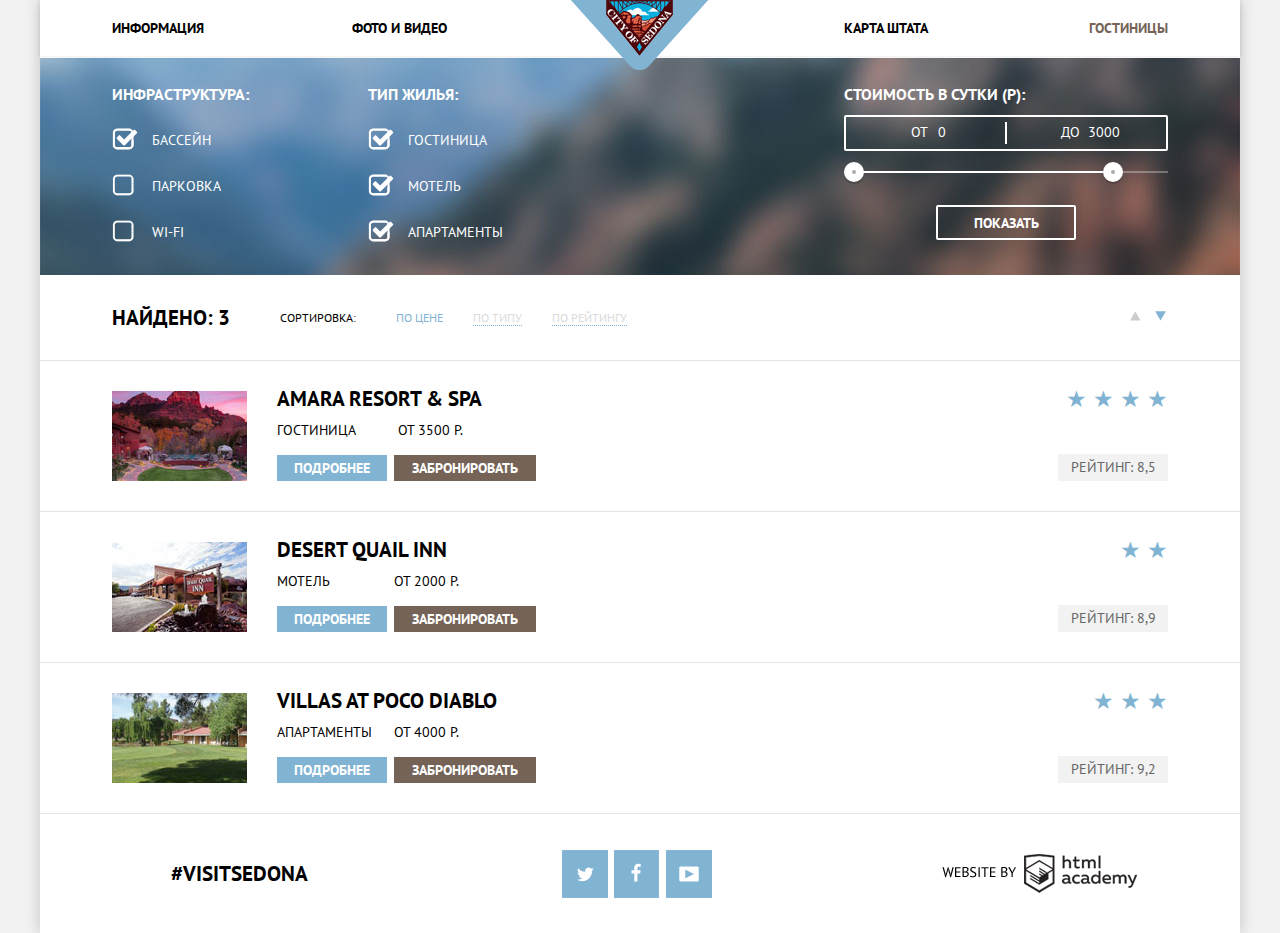
==== commit 66bd635f: "финальная проверка" ====
--- a/hotels.html
+++ b/hotels.html
@@ -28,7 +28,7 @@
           <span class=" checkbox-indicator"></span>Бассейн
         </label>
         <label class="checkbox">
-          <input type="checkbox" disabled>
+          <input type="checkbox">
           <span class=" checkbox-indicator"></span>Парковка
         </label>
         <label class="checkbox">
--- a/css/style.min.css
+++ b/css/style.min.css
@@ -1 +1 @@
-body{background-color:rgb(242, 242, 242);font-family:'PT Sans', 'Arial', sans-serif;font-size:14px;text-transform:uppercase;line-height:21px;counter-reset:section}input,button,textarea{font-family:inherit;font-size:inherit;text-transform:inherit;line-height:inherit}.wrapper{max-width:1200px;min-width:768px;margin-left:auto;margin-right:auto;box-shadow:0 0 15px rgba(0, 0, 0, 0.2);background-color:rgb(255, 255, 255)}.wrapper::before{content:" ";height:58px;display:block}.site-menu{position:absolute;z-index:100;width:1200px;top:0px;left:50%;transform:translate(-50%, 0);background-color:rgb(255, 255, 255);box-shadow:0 0 5px rgba(0, 0, 0, 0.1)}@media (max-width: 1200px){.site-menu{width:100%;min-width:768px}}@media (max-width: 800px){.site-menu{left:0;transform:translate(0, 0)}}.site-menu ul{list-style-type:none;margin:0px;height:56px;padding:0;display:flex}.site-menu a{color:rgb(0, 0, 0);text-decoration:none}.site-menu li{display:inline-block;width:20%;min-height:56px;line-height:56px}.site-menu li:first-child{margin-left:6%}.site-menu li:nth-child(3){margin-left:8%}.site-menu li:nth-child(3),.site-menu li:nth-child(4){text-align:right}.site-menu li:last-child{margin-right:6%}.site-menu .site-logo{position:absolute;left:50%;transform:translate(-50%, 0)}.site-menu-link{font-weight:bold}.site-menu-link:hover{font-weight:bold;color:rgb(188, 214, 231)}.site-menu-link:active{font-weight:bold;color:rgb(199, 199, 199)}.site-menu-link.active{font-weight:bold;color:rgb(118, 99, 87)}.site-menu-link.active:hover{font-weight:bold;color:rgb(96, 78, 67)}.site-menu-link.active:active{font-weight:bold;color:rgb(214, 208, 204)}.site-banner{background-image:url(../img/header.jpg);background-color:rgb(171, 171, 171);min-height:510px;position:relative;background-size:cover}.site-banner h1{width:460px;height:360px;text-indent:-9999px;background:url(../img/header-text.png) no-repeat;position:absolute;top:50%;left:50%;transform:translate(-50%, -50%);margin:0}.site-banner::after{content:" ";display:block;height:60px;width:100%;position:absolute;bottom:0;background-image:url(../img/shape.png);background-size:100% auto;background-position:center bottom;background-repeat:no-repeat}.lead-text{box-sizing:border-box;width:500px;height:214px;padding-top:55px;padding-bottom:55px;text-align:center;margin:0 auto}.lead-text strong{font-size:21px;line-height:26px;display:block;margin-bottom:30px}.site-flex,.site-flex-reasons{display:-ms-flexbox;display:flex;-ms-flex-wrap:wrap;flex-wrap:wrap;-ms-flex-pack:distribute;justify-content:space-around}.site-flex-reasons{background-color:rgb(238, 238, 238);word-wrap:break-word}.site-flex-header{display:-ms-flexbox;display:flex;width:100%;min-height:257px;-ms-flex-pack:distribute;justify-content:space-around;color:rgb(255, 255, 255);background-color:rgb(129, 179, 210)}.header-image{width:66.666%;background-position:center}.reason-1{background-image:url(../img/reason-1.jpg)}.reason-2{background-image:url(../img/reason-2.jpg)}.header-text{width:33.333%;color:rgb(255, 255, 255);display:-ms-flexbox;display:flex;-ms-flex-line-pack:center;align-content:center;-ms-flex-wrap:wrap;flex-wrap:wrap;-ms-flex-pack:center;justify-content:center;text-align:center;padding:0px 5% 0 5%;box-sizing:border-box}.header-text:nth-child(2){padding:0px 42px 0 42px}.header-text:nth-child(2) h3{width:155px}.header-text p{margin:0}.site-reason-1-section,.site-reasons-article{text-align:center;width:33.333%;padding:55px 6% 65px 6%;box-sizing:border-box}.site-reasons-article{padding-top:50px;padding-bottom:45px}.site-reason-1-section{box-sizing:border-box}.site-reason-1-section h4,.site-flex-reasons h3{font-size:21px}.site-reason-1-section h4{margin-bottom:21px;margin-top:20px}.site-flex-reasons h3{margin:0 auto 5px auto}.site-flex-reasons p{margin-top:19px}.header-text h3,.site-reasons-article h3{font-size:21px;max-width:170px;margin-top:0}.counters h3::after{counter-increment:section;content:"— № "counter(section) " —";display:block;margin-top:25px;font-size:14px}.search-form{position:relative;margin-bottom:-119px}.search-form p{padding-top:40px;box-sizing:border-box;margin-right:auto;margin-left:auto;text-align:center;width:500px;min-height:260px}.search-form p strong{font-size:30px;line-height:26px;display:block;margin-bottom:35px}.site-search-form{background-color:rgb(255, 255, 255);width:568px;height:482px;position:absolute;top:195px;left:50%;transform:translate(-50%, 0)}.site-search-form > header{width:568px;height:54px;text-align:center;font-size:21px;font-weight:bold;color:rgb(255, 255, 255);background-color:rgb(119, 99, 87);padding-top:32px;margin-bottom:55px;margin-left:auto;margin-right:auto;-ms-flex-item-align:stretch;-ms-grid-row-align:stretch;align-self:stretch}.site-search-form > div{width:461px;height:40px;margin-bottom:29px;padding-left:56px}.site-search-form-dates:nth-child(2){margin-bottom:25px}button{font-size:21px;font-weight:bold;color:rgb(255, 255, 255);border-style:none;cursor:pointer}.site-search-form-btn{margin-left:auto;margin-right:auto;margin-top:25px;width:458px;height:58px;background-color:rgb(129, 179, 210)}.site-search-form-btn:hover{background-color:rgb(102, 158, 192)}.site-search-form-btn:active{background-color:rgb(84, 150, 189);color:rgb(136, 182, 209)}.site-search-form{display:-ms-flexbox;display:flex;-ms-flex-direction:column;flex-direction:column}.search-form-people > *{display:inline-block;line-height:40px;width:24%}.search-form-people input{text-align:center;width:100%}.search-form-people label:last-of-type{text-align:right;padding-right:23px;box-sizing:border-box}.site-search-form-dates label{width:111px;display:inline-block;line-height:40px;white-space:nowrap}.site-search-form-dates input{width:75%;padding-left:10px;box-sizing:border-box}.site-search-form input{background-color:rgb(242, 242, 242);height:38px;border:none}.site-search-form input[type="text"]::-ms-clear{display:none}.site-search-form input:hover{background-color:rgb(235, 235, 235)}.site-search-form input:focus{background-color:rgb(255, 255, 255);outline:2px solid rgb(229, 229, 229)}.site-search-form label,.site-search-form input{font-weight:bold}.site-search-form-dates{position:relative}.site-calendar{background-image:url(../img/calendar.png);width:40px;height:40px;position:absolute;left:470px;top:0px;cursor:pointer;border:none;background-color:transparent;margin-top:0px}.site-calendar:hover{background-position:0px -40px}.site-calendar:active{background-position:0px 40px}.site-btns{position:relative}.site-btns:last-child{left:6px}.site-minus{width:40px;height:40px;background-image:url(../img/btns-minus.png);position:absolute;top:2px;left:0px;cursor:pointer;background-repeat:no-repeat;background-position:center 0;background-color:transparent}.site-plus{width:40px;height:40px;background-image:url(../img/btns-plus.png);position:absolute;top:2px;right:0px;cursor:pointer;background-repeat:no-repeat;background-position:center 0;background-color:transparent}.site-minus:hover{background-position:center -40px}.site-plus:hover{background-position:center -40px}.site-minus:active{background-position:center -80px}.site-plus:active{background-position:center -80px}.site-map{background-image:url(../img/map.jpg);width:100%;height:600px;background-size:cover}footer{position:relative;background-color:rgba(255, 255, 255, 0.90);height:119px;font-size:0px;display:-ms-flexbox;display:flex;-ms-flex-wrap:nowrap;flex-wrap:nowrap;-ms-flex-pack:justify;justify-content:space-between;-ms-flex-align:center;align-items:center}footer > *{width:33.333%;box-sizing:border-box}footer div:first-child{font-size:21px;font-weight:bold;text-align:center}.social{padding:0;list-style-type:none;text-align:center}.social li{display:inline-block;margin-right:6px}.social li a{display:block;width:46px;height:48px;text-indent:-9999px}.social-twitter{background-image:url(../img/social.png);background-position:0px 0px}.social-fb{background-image:url(../img/social.png);background-position:97px 0px}.social-yt{background-image:url(../img/social.png);background-position:46px 0px}.social-twitter:hover{background-position:0px 104px}.social-fb:hover{background-position:97px 104px}.social-yt:hover{background-position:46px 104px}.social-twitter:active{background-position:0px 48px}.social-fb:active{background-position:97px 48px}.social-yt:active{background-position:46px 48px}.by-ha{display:inline-block;background-image:url(../img/by-ha.png);background-position:50% 0px;background-repeat:no-repeat}.by-ha:hover{background-position:50% -48px}.by-ha:active{background-position:50% bottom}.by-ha a{margin:0 auto;display:block;width:195px;height:39px;text-indent:-9999px}.hotels-search-form{display:-ms-flexbox;display:flex;-ms-flex-pack:start;justify-content:flex-start;height:217px;background-image:url(../img/header-blurred.jpg);background-color:rgb(171, 171, 171);background-position:0 -60px;color:rgb(255, 255, 255);padding:26px 0 30px 0;box-sizing:border-box}fieldset{padding:0;margin:0;border:0px;display:-ms-flexbox;display:flex;-ms-flex-direction:column;flex-direction:column}.hotels-search-form fieldset:first-child{margin-left:6%;width:245px}legend{font-weight:bold;font-size:16px}.hotels-search-form label{color:rgb(255, 255, 255);display:block;margin-top:25px}.checkbox{padding-left:40px;position:relative}.checkbox input[type="checkbox"] + .checkbox-indicator{position:absolute;left:0;bottom:1px;cursor:pointer;width:26px;height:22px;background-image:url(../img/checkbox.png);background-repeat:no-repeat}.checkbox input[type="checkbox"]:checked + .checkbox-indicator{position:absolute;left:0;bottom:1px;cursor:pointer;width:26px;height:22px;background-image:url(../img/checkbox.png);background-repeat:no-repeat;background-position:bottom}.checkbox input[type="checkbox"]:disabled + .checkbox-indicator{background-image:url(../img/checkbox.png);opacity:0.5}input[type="checkbox"]{display:none}.filter-range{width:27.5%;display:-ms-flexbox;display:flex;-ms-flex-direction:column;flex-direction:column;margin-left:auto;margin-right:6%}.filter-range legend{margin-bottom:10px}.hotels-price-controls label:first-child,.hotels-price-controls label:nth-child(2){margin-top:0}.hotels-price-controls{height:36px;width:100%;box-sizing:border-box;margin-bottom:20px;font-size:0;position:relative;border:2px solid #ffffff;border-radius:2px}.hotels-price-controls::after{content:"";position:absolute;top:50%;left:50%;width:2px;height:22px;background:#ffffff;transform:translate(-50%, -50%)}.hotels-price-controls label{display:inline-block;font-size:14px;line-height:31px;vertical-align:top;cursor:pointer;width:49%;padding-left:28%;box-sizing:border-box}.min-price::before{content:"от";display:inline-block;width:25px;margin-left:-25px}.max-price::before{content:"до";display:inline-block;width:25px;margin-left:-25px}.hotels-price-controls .max-price{padding-left:26%}.hotels-price-controls input{width:100%;margin:0;height:29px;color:inherit;font:inherit;vertical-align:top;background:none;border:none}.hotels-range-controls{position:relative;margin-bottom:32px}.hotels-range-controls .scale{height:2px;background:rgba(255, 255, 255, 0.3)}.hotels-range-controls .bar{width:80%;height:2px;background:#ffffff}.range-toggle{width:4px;height:4px;position:absolute;top:-9px;background:#ababab;border:8px solid #ffffff;border-radius:50%;box-shadow:0 2px 1px 0 rgba(0, 1, 1, 0.2);cursor:pointer}.range-toggle-min{left:0}.range-toggle-max{left:80%}.range-toggle:hover{background:#1c4f80}.form-search-button{display:block;margin:0 auto;padding:6px 35px;width:140px;height:35px;font-size:14px;line-height:20px;color:#ffffff;background:transparent;border:2px solid #ffffff;border-radius:2px;cursor:pointer}.form-search-button:hover{color:#000000;background:#ffffff}.hotels{font-size:14px}.hotels-inner-nav{display:-ms-flexbox;display:flex;-ms-flex-pack:start;justify-content:flex-start;min-height:85px;margin-left:6%;margin-right:6%}.inner-nav-right{margin-left:auto}.hotels-inner-nav ul{list-style-type:none;display:-ms-flexbox;display:flex;-ms-flex-align:center;align-items:center}.hotels-inner-nav li{display:inline-block;font-size:12px}.inner-nav-left{display:-ms-flexbox;display:flex;-ms-flex-align:center;align-items:center;min-width:530px}.inner-nav-left > ul{min-width:420px;padding-left:0}.inner-nav-left > h3{padding-right:50px;font-size:21px}.hotels-sorting li:first-child{padding-right:40px}.hotels-sorting li{padding-right:30px}.hotels-sorting a:not(.sorting-link){color:rgb(129, 179, 210);text-decoration:none}.sorting-link{text-decoration:none;color:rgb(219, 219, 219);border-bottom:1px dotted rgb(129, 179, 210)}.sorting-link:hover{color:rgb(129, 179, 210)}.sorting-link:active{color:rgb(0, 0, 0);border:none}.hotels-sorting .link-active{color:rgb(129, 179, 210);border:none}.arrow{width:13px;height:13px;background-repeat:no-repeat}.arrow-left{padding-left:12px;background-position:0 0px;background-image:url(../img/arrow-left.png)}.arrow-right{background-image:url(../img/arrow-right.png)}.arrow-left:hover{padding-left:12px;background-position:0 -32px}.arrow-right:hover{background-position:center}.arrow-left:active{padding-left:12px;background-position:0 -66px}.arrow-right:active{background-position:0 -66px}.arrow-active{background-position:0 -66px}.hotels-examples{display:-ms-flexbox;display:flex;-ms-flex-direction:column;flex-direction:column}.hotels-examples article{display:-ms-flexbox;display:flex;-ms-flex-pack:justify;justify-content:space-between;-ms-flex-direction:row;flex-direction:row;padding:30px 6%;-ms-flex-align:stretch;align-items:stretch;border-bottom:1px solid rgb(229, 229, 229);min-height:90px}.hotels-examples article:first-child{border-top:1px solid rgb(229, 229, 229)}.hotels-examples .info{position:relative;padding-left:165px}.info img{position:absolute;left:0;top:0;width:135px;height:90px}.info-content h3,.info-content p{margin-top:0;margin-bottom:11px}.info-content h3{font-size:21px}.info-content{margin-top:-3px}.hotels-buttons{margin-top:14px}.hotels-type{display:inline-block;min-width:117px}.hotels-price::after{content:" P."}.info-content h3:hover{color:rgb( 139, 185, 213)}.info-content h3:active{color:rgb( 202, 202, 202)}.rating{margin-top:-3px;min-height:90px;display:-ms-flexbox;display:flex;-ms-flex-direction:column;flex-direction:column;-ms-flex-pack:justify;justify-content:space-between;-ms-flex-align:end;align-items:flex-end}.rating div{color:rgb(129, 179, 210);font-size:23px}.rating p{margin:0;width:110px;height:27px;text-align:center;color:rgb(102, 102, 102);font-size:14px;line-height:27px;background-color:rgb(242, 242, 242)}.hotels-more,.hotels-book{display:inline-block;height:26px;margin-top:0;text-decoration:none;color:rgb(255, 255, 255);font-weight:bold;text-align:center;line-height:26px}.hotels-more{width:110px;background-color:rgb(129, 179, 210);margin-right:3px}.hotels-book{width:142px;background-color:rgb(118, 99, 87)}.hotels-more:hover{background-color:rgb(102, 158, 192)}.hotels-more:active{background-color:rgb(84, 150, 189);color:rgb(136, 182, 209)}.hotels-book:hover{background-color:rgb(96, 78, 67)}.hotels-book:active{background-color:rgb(80, 62, 51);color:rgb(123, 109, 101)}
+.site-banner::after,.wrapper::before{content:" "}.by-ha a,.site-banner h1,.social li a{text-indent:-9999px}.header-text,.hotels-price-controls,.hotels-price-controls label,.hotels-search-form,.lead-text,.search-form p,.site-reason-1-section,.site-reasons-article,.site-search-form-dates input,footer>*{box-sizing:border-box}body{background-color:#f2f2f2;font-family:'PT Sans',Arial,sans-serif;font-size:14px;text-transform:uppercase;line-height:21px;counter-reset:section}.site-menu,.wrapper{background-color:#fff}button,input,textarea{font-family:inherit;font-size:inherit;text-transform:inherit;line-height:inherit}.wrapper{max-width:1200px;min-width:768px;margin-left:auto;margin-right:auto;box-shadow:0 0 15px rgba(0,0,0,.2)}.wrapper::before{height:58px;display:block}.site-menu{position:absolute;z-index:100;width:1200px;top:0;left:50%;transform:translate(-50%,0);box-shadow:0 0 5px rgba(0,0,0,.1)}@media (max-width:1200px){.site-menu{width:100%;min-width:768px}}@media (max-width:800px){.site-menu{left:0;transform:translate(0,0)}}.site-menu ul{list-style-type:none;margin:0;height:56px;padding:0;display:flex}.site-menu a{color:#000;text-decoration:none}.site-menu li{display:inline-block;width:20%;min-height:56px;line-height:56px}.site-menu li:first-child{margin-left:6%}.site-menu li:nth-child(3){margin-left:8%}.site-menu li:nth-child(3),.site-menu li:nth-child(4){text-align:right}.site-menu li:last-child{margin-right:6%}.site-menu .site-logo{position:absolute;left:50%;transform:translate(-50%,0)}.site-menu-link{font-weight:700}.site-menu-link:hover{font-weight:700;color:#bcd6e7}.site-menu-link:active{font-weight:700;color:#c7c7c7}.site-menu-link.active{font-weight:700;color:#766357}.site-menu-link.active:hover{font-weight:700;color:#604e43}.site-menu-link.active:active{font-weight:700;color:#d6d0cc}.site-banner{background-image:url(../img/header.jpg);background-color:#ababab;min-height:507px;position:relative;background-size:cover}.site-banner h1{width:460px;height:360px;background:url(../img/header-text.png) no-repeat;position:absolute;top:50%;left:50%;transform:translate(-50%,-50%);margin:0}.site-banner::after{display:block;height:60px;width:100%;position:absolute;bottom:0;background-image:url(../img/shape.png);background-size:100% auto;background-position:center bottom;background-repeat:no-repeat}.lead-text{width:500px;padding-top:59px;padding-bottom:55px;text-align:center;margin:0 auto}.lead-text strong{font-size:21px;line-height:26px;display:block;margin-bottom:30px}.site-flex,.site-flex-reasons{display:-ms-flexbox;display:flex;-ms-flex-wrap:wrap;flex-wrap:wrap;-ms-flex-pack:distribute;justify-content:space-around}.site-flex-reasons{background-color:#eee;word-wrap:break-word}.site-flex-header{display:-ms-flexbox;display:flex;width:100%;min-height:257px;-ms-flex-pack:distribute;justify-content:space-around;color:#fff;background-color:#81b3d2}.header-image{width:66.666%;background-position:center}.reason-1{background-image:url(../img/reason-1.jpg)}.reason-2{background-image:url(../img/reason-2.jpg)}.header-text{width:33.333%;color:#fff;display:-ms-flexbox;display:flex;-ms-flex-line-pack:center;align-content:center;-ms-flex-wrap:wrap;flex-wrap:wrap;-ms-flex-pack:center;justify-content:center;text-align:center;padding:0 5%}.header-text:nth-child(2){padding:0 42px}.header-text:nth-child(2) h3{width:155px}.header-text p{margin:0}.site-reason-1-section,.site-reasons-article{text-align:center;width:33.333%;padding:55px 4% 68px}.site-reasons-article{padding-top:46px;padding-bottom:45px}.site-flex-reasons h3,.site-reason-1-section h4{font-size:21px}.site-reason-1-section h4{margin-bottom:24px;margin-top:24px}.site-flex-reasons h3{margin:0 auto 5px}.search-form p,.site-search-form-btn,.site-search-form>header{margin-left:auto;margin-right:auto}.site-flex-reasons p{margin-top:19px;padding-left:5%;padding-right:5%}.header-text h3,.site-reasons-article h3{font-size:21px;max-width:170px;margin-top:0}.counters h3::after{counter-increment:section;content:"— № " counter(section) " —";display:block;margin-top:25px;font-size:14px}.search-form{position:relative;margin-bottom:-119px}.search-form p{padding-top:41px;text-align:center;width:500px;min-height:263px;line-height:22px}.search-form p strong{font-size:30px;line-height:29px;display:block;margin-bottom:28px}.site-search-form>header,button{font-size:21px;color:#fff;font-weight:700}.site-search-form{background-color:#fff;width:568px;height:482px;position:absolute;top:192px;left:50%;transform:translate(-50%,0)}.site-search-form>header{width:568px;height:54px;text-align:center;background-color:#776357;padding-top:32px;margin-bottom:53px;-ms-flex-item-align:stretch;-ms-grid-row-align:stretch;align-self:stretch}.site-search-form>div{width:461px;height:40px;margin-bottom:29px;padding-left:56px}.site-search-form-dates:nth-child(2){margin-bottom:25px}button{border-style:none;cursor:pointer}.site-search-form-btn{margin-top:25px;width:458px;height:55px;background-color:#81b3d2}.site-search-form-btn:hover{background-color:#669ec0}.site-search-form-btn:active{background-color:#5496bd;color:#88b6d1}.site-search-form{display:-ms-flexbox;display:flex;-ms-flex-direction:column;flex-direction:column}.search-form-people>*{display:inline-block;line-height:40px;width:24%}.search-form-people input{text-align:center;width:100%}.search-form-people label:last-of-type{text-align:right;padding-right:23px;box-sizing:border-box}.site-search-form-dates label{width:111px;display:inline-block;line-height:42px;white-space:nowrap}.site-search-form-dates input{width:74%;padding-left:10px}.site-search-form input{background-color:#f2f2f2;height:38px;border:none}.site-search-form input[type=text]::-ms-clear{display:none}.site-search-form input:hover{background-color:#ebebeb}.site-search-form input:focus{background-color:#fff;outline:#e5e5e5 solid 2px}.site-search-form input,.site-search-form label{font-weight:700}.site-search-form-dates{position:relative}.site-calendar{background-image:url(../img/calendar.png);width:40px;height:40px;position:absolute;left:470px;top:2px;cursor:pointer;border:none;background-color:transparent;margin-top:0}.site-calendar:hover{background-position:0 -40px}.site-calendar:active{background-position:0 40px}.site-btns{position:relative}.site-minus,.site-plus{width:40px;height:40px;position:absolute;top:2px;cursor:pointer;background-position:center 0;background-color:transparent;background-repeat:no-repeat}.site-btns:last-child{left:2px}.site-minus{background-image:url(../img/btns-minus.png);left:-4px}.site-plus{background-image:url(../img/btns-plus.png);right:0}.checkbox,footer{position:relative}.site-minus:hover,.site-plus:hover{background-position:center -40px}.site-minus:active,.site-plus:active{background-position:center -80px}.site-map{background-image:url(../img/map.jpg);width:100%;height:594px;background-size:cover}.social-fb,.social-twitter,.social-yt{background-image:url(../img/social.png)}footer{background-color:rgba(255,255,255,.9);height:119px;font-size:0;display:-ms-flexbox;display:flex;-ms-flex-wrap:nowrap;flex-wrap:nowrap;-ms-flex-pack:justify;justify-content:space-between;-ms-flex-align:center;align-items:center}footer>*{width:33.333%}footer div:first-child{font-size:21px;font-weight:700;text-align:center}.social{padding:0;list-style-type:none;text-align:center}.social li{display:inline-block;margin-right:6px}.social li a{display:block;width:46px;height:48px}.social-twitter{background-position:0 0}.social-fb{background-position:97px 0}.social-yt{background-position:46px 0}.social-twitter:hover{background-position:0 104px}.social-fb:hover{background-position:97px 104px}.social-yt:hover{background-position:46px 104px}.social-twitter:active{background-position:0 48px}.social-fb:active{background-position:97px 48px}.social-yt:active{background-position:46px 48px}.by-ha{display:inline-block;background-image:url(../img/by-ha.png);background-position:50% 0;background-repeat:no-repeat}.by-ha:hover{background-position:50% -48px}.by-ha:active{background-position:50% bottom}.by-ha a{margin:0 auto;display:block;width:195px;height:39px}.hotels-search-form{display:-ms-flexbox;display:flex;-ms-flex-pack:start;justify-content:flex-start;height:217px;background-image:url(../img/header-blurred.jpg);background-color:#ababab;background-position:0 -60px;color:#fff;padding:26px 0 30px}fieldset{padding:0;margin:0;border:0;display:-ms-flexbox;display:flex;-ms-flex-direction:column;flex-direction:column}.hotels-search-form fieldset:first-child{margin-left:6%;width:256px}legend{font-weight:700;font-size:16px}.hotels-search-form label{color:#fff;display:block;margin-top:25px}.checkbox{padding-left:40px}.checkbox input[type=checkbox]+.checkbox-indicator,.checkbox input[type=checkbox]:checked+.checkbox-indicator{position:absolute;left:0;bottom:1px;width:26px;height:22px;background-repeat:no-repeat;background-image:url(../img/checkbox.png);cursor:pointer}.checkbox input[type=checkbox]:checked+.checkbox-indicator{background-position:bottom}.checkbox input[type=checkbox]:disabled+.checkbox-indicator{background-image:url(../img/checkbox.png);opacity:.5}input[type=checkbox]{display:none}.filter-range{width:27%;display:-ms-flexbox;display:flex;-ms-flex-direction:column;flex-direction:column;margin-left:auto;margin-right:6%}.filter-range legend{margin-bottom:10px}.hotels-price-controls label:first-child,.hotels-price-controls label:nth-child(2){margin-top:0}.hotels-price-controls{height:36px;width:100%;margin-bottom:20px;font-size:0;position:relative;border:2px solid #fff;border-radius:2px}.hotels-price-controls::after{content:"";position:absolute;top:50%;left:50%;width:2px;height:22px;background:#fff;transform:translate(-50%,-50%)}.hotels-price-controls label{display:inline-block;font-size:14px;line-height:31px;vertical-align:top;white-space:nowrap;cursor:pointer;width:49%;padding-left:28%}.max-price::before,.min-price::before{display:inline-block;width:25px;margin-left:-25px}.min-price::before{content:"от"}.max-price::before{content:"до"}.hotels-price-controls .max-price{padding-left:26%}.hotels-price-controls input{width:95%;margin:0;height:29px;color:inherit;font:inherit;vertical-align:top;background:0 0;border:none}.hotels-range-controls{position:relative;margin-bottom:32px}.hotels-range-controls .scale{height:2px;background:rgba(255,255,255,.3)}.hotels-range-controls .bar{width:80%;height:2px;background:#fff}.range-toggle{width:4px;height:4px;position:absolute;top:-9px;background:#ababab;border:8px solid #fff;border-radius:50%;box-shadow:0 2px 1px 0 rgba(0,1,1,.2);cursor:pointer}.range-toggle-min{left:0}.range-toggle-max{left:80%}.range-toggle:hover{background:#1c4f80}.form-search-button{display:block;margin:0 auto;padding:6px 35px;width:140px;height:35px;font-size:14px;line-height:20px;color:#fff;background:0 0;border:2px solid #fff;border-radius:2px;cursor:pointer}.form-search-button:hover{color:#000;background:#fff}.hotels{font-size:14px}.hotels-inner-nav{display:-ms-flexbox;display:flex;-ms-flex-pack:start;justify-content:flex-start;min-height:85px;margin-left:6%;margin-right:6%}.inner-nav-right{margin-left:auto}.hotels-inner-nav ul{list-style-type:none;display:-ms-flexbox;display:flex;-ms-flex-align:center;align-items:center}.hotels-inner-nav li{display:inline-block;font-size:12px}.inner-nav-left{display:-ms-flexbox;display:flex;-ms-flex-align:center;align-items:center;min-width:530px}.inner-nav-left>ul{min-width:420px;padding-left:0}.arrow-left,.arrow-left:active,.arrow-left:hover{padding-left:12px}.inner-nav-left>h3{padding-right:50px;font-size:21px}.hotels-sorting li:first-child{padding-right:40px}.hotels-sorting li{padding-right:30px}.hotels-sorting a:not(.sorting-link){color:#81b3d2;text-decoration:none}.sorting-link{text-decoration:none;color:#dbdbdb;border-bottom:1px dotted #81b3d2}.sorting-link:hover{color:#81b3d2}.sorting-link:active{color:#000;border:none}.hotels-sorting .link-active{color:#81b3d2;border:none}.arrow{width:13px;height:13px;background-repeat:no-repeat}.arrow-left{background-position:0 0;background-image:url(../img/arrow-left.png)}.arrow-right{background-image:url(../img/arrow-right.png)}.arrow-left:hover{background-position:0 -32px}.arrow-right:hover{background-position:center}.arrow-active,.arrow-left:active,.arrow-right:active{background-position:0 -66px}.hotels-examples{display:-ms-flexbox;display:flex;-ms-flex-direction:column;flex-direction:column}.hotels-examples article{display:-ms-flexbox;display:flex;-ms-flex-pack:justify;justify-content:space-between;-ms-flex-direction:row;flex-direction:row;padding:30px 6%;-ms-flex-align:stretch;align-items:stretch;border-bottom:1px solid #e5e5e5;min-height:90px}.hotels-examples article:first-child{border-top:1px solid #e5e5e5}.hotels-examples .info{position:relative;padding-left:165px}.info img{position:absolute;left:0;top:0;width:135px;height:90px}.info-content h3,.info-content p{margin-top:0;margin-bottom:11px}.info-content h3{font-size:21px}.info-content{margin-top:-3px}.hotels-buttons{margin-top:14px}.hotels-type{display:inline-block;min-width:117px}.hotels-price::after{content:" P."}.info-content h3:hover{color:#8bb9d5}.info-content h3:active{color:#cacaca}.rating{margin-top:-3px;min-height:90px;display:-ms-flexbox;display:flex;-ms-flex-direction:column;flex-direction:column;-ms-flex-pack:justify;justify-content:space-between;-ms-flex-align:end;align-items:flex-end}.rating div{color:#81b3d2;font-size:23px}.rating p{margin:0;width:110px;height:27px;text-align:center;color:#666;font-size:14px;line-height:27px;background-color:#f2f2f2}.hotels-book,.hotels-more{display:inline-block;height:26px;margin-top:0;text-decoration:none;color:#fff;font-weight:700;text-align:center;line-height:26px}.hotels-more{width:110px;background-color:#81b3d2;margin-right:3px}.hotels-book{width:142px;background-color:#766357}.hotels-more:hover{background-color:#669ec0}.hotels-more:active{background-color:#5496bd;color:#88b6d1}.hotels-book:hover{background-color:#604e43}.hotels-book:active{background-color:#503e33;color:#7b6d65}
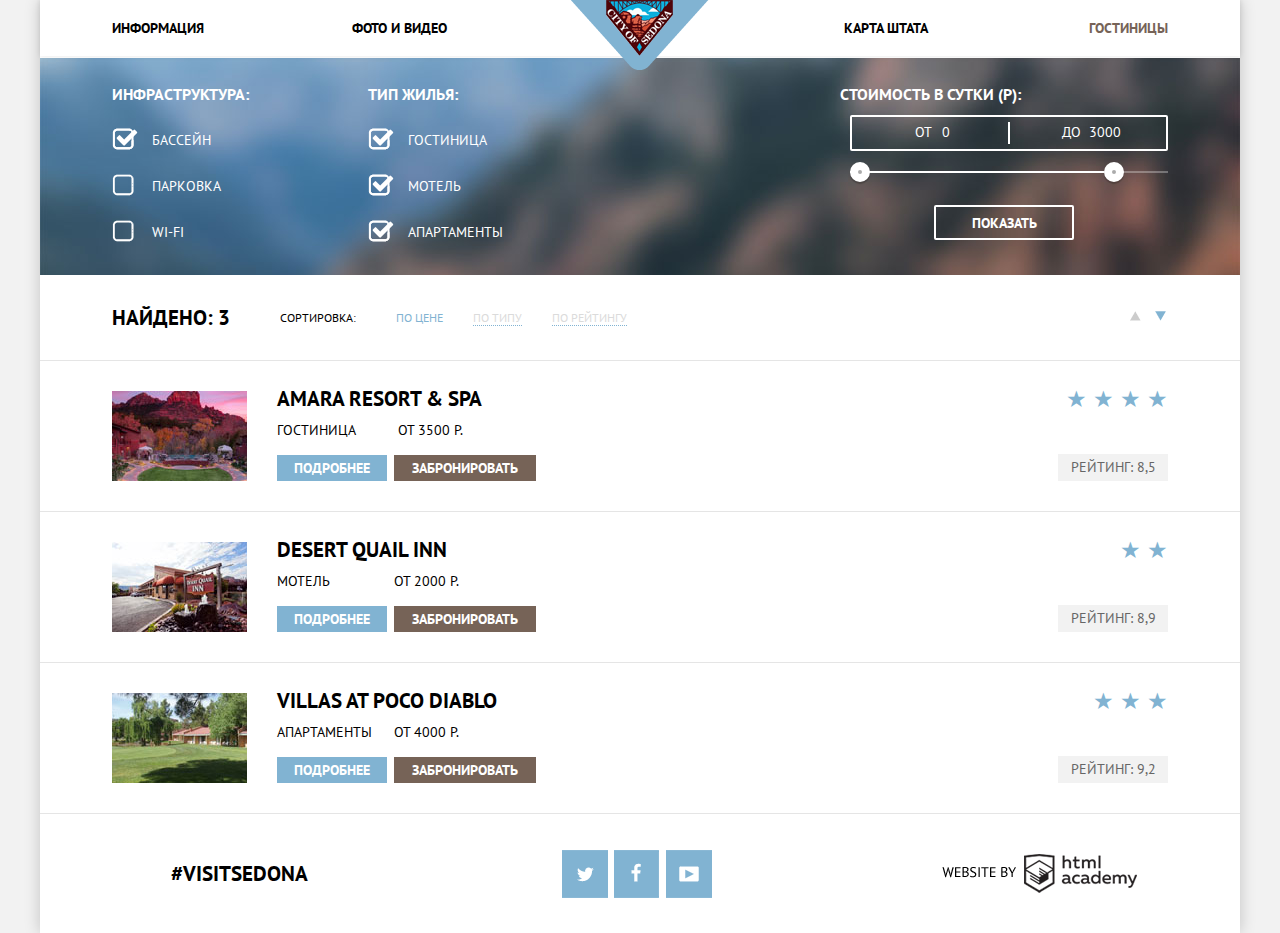
==== commit 2556cbd0: "финальная проверка (базовая критерии)" ====
--- a/hotels.html
+++ b/hotels.html
@@ -68,7 +68,6 @@
         </div>
         <button class="hotels form-search-button" type="submit">Показать</button>
       </fieldset>
-
     </form>
 
     <!-- Результаты -->
@@ -121,7 +120,7 @@
               <a href="#" class="hotels hotels-more">Подробнее</a>
               <a href="#" class="hotels hotels-book">Забронировать</a>
             </div>
-            </div>
+          </div>
           <div class="rating">
             <div>&starf; &starf;</div>
             <p>Рейтинг: 8,9</p>
--- a/css/style.min.css
+++ b/css/style.min.css
@@ -1 +1 @@
-.site-banner::after,.wrapper::before{content:" "}.by-ha a,.site-banner h1,.social li a{text-indent:-9999px}.header-text,.hotels-price-controls,.hotels-price-controls label,.hotels-search-form,.lead-text,.search-form p,.site-reason-1-section,.site-reasons-article,.site-search-form-dates input,footer>*{box-sizing:border-box}body{background-color:#f2f2f2;font-family:'PT Sans',Arial,sans-serif;font-size:14px;text-transform:uppercase;line-height:21px;counter-reset:section}.site-menu,.wrapper{background-color:#fff}button,input,textarea{font-family:inherit;font-size:inherit;text-transform:inherit;line-height:inherit}.wrapper{max-width:1200px;min-width:768px;margin-left:auto;margin-right:auto;box-shadow:0 0 15px rgba(0,0,0,.2)}.wrapper::before{height:58px;display:block}.site-menu{position:absolute;z-index:100;width:1200px;top:0;left:50%;transform:translate(-50%,0);box-shadow:0 0 5px rgba(0,0,0,.1)}@media (max-width:1200px){.site-menu{width:100%;min-width:768px}}@media (max-width:800px){.site-menu{left:0;transform:translate(0,0)}}.site-menu ul{list-style-type:none;margin:0;height:56px;padding:0;display:flex}.site-menu a{color:#000;text-decoration:none}.site-menu li{display:inline-block;width:20%;min-height:56px;line-height:56px}.site-menu li:first-child{margin-left:6%}.site-menu li:nth-child(3){margin-left:8%}.site-menu li:nth-child(3),.site-menu li:nth-child(4){text-align:right}.site-menu li:last-child{margin-right:6%}.site-menu .site-logo{position:absolute;left:50%;transform:translate(-50%,0)}.site-menu-link{font-weight:700}.site-menu-link:hover{font-weight:700;color:#bcd6e7}.site-menu-link:active{font-weight:700;color:#c7c7c7}.site-menu-link.active{font-weight:700;color:#766357}.site-menu-link.active:hover{font-weight:700;color:#604e43}.site-menu-link.active:active{font-weight:700;color:#d6d0cc}.site-banner{background-image:url(../img/header.jpg);background-color:#ababab;min-height:507px;position:relative;background-size:cover}.site-banner h1{width:460px;height:360px;background:url(../img/header-text.png) no-repeat;position:absolute;top:50%;left:50%;transform:translate(-50%,-50%);margin:0}.site-banner::after{display:block;height:60px;width:100%;position:absolute;bottom:0;background-image:url(../img/shape.png);background-size:100% auto;background-position:center bottom;background-repeat:no-repeat}.lead-text{width:500px;padding-top:59px;padding-bottom:55px;text-align:center;margin:0 auto}.lead-text strong{font-size:21px;line-height:26px;display:block;margin-bottom:30px}.site-flex,.site-flex-reasons{display:-ms-flexbox;display:flex;-ms-flex-wrap:wrap;flex-wrap:wrap;-ms-flex-pack:distribute;justify-content:space-around}.site-flex-reasons{background-color:#eee;word-wrap:break-word}.site-flex-header{display:-ms-flexbox;display:flex;width:100%;min-height:257px;-ms-flex-pack:distribute;justify-content:space-around;color:#fff;background-color:#81b3d2}.header-image{width:66.666%;background-position:center}.reason-1{background-image:url(../img/reason-1.jpg)}.reason-2{background-image:url(../img/reason-2.jpg)}.header-text{width:33.333%;color:#fff;display:-ms-flexbox;display:flex;-ms-flex-line-pack:center;align-content:center;-ms-flex-wrap:wrap;flex-wrap:wrap;-ms-flex-pack:center;justify-content:center;text-align:center;padding:0 5%}.header-text:nth-child(2){padding:0 42px}.header-text:nth-child(2) h3{width:155px}.header-text p{margin:0}.site-reason-1-section,.site-reasons-article{text-align:center;width:33.333%;padding:55px 4% 68px}.site-reasons-article{padding-top:46px;padding-bottom:45px}.site-flex-reasons h3,.site-reason-1-section h4{font-size:21px}.site-reason-1-section h4{margin-bottom:24px;margin-top:24px}.site-flex-reasons h3{margin:0 auto 5px}.search-form p,.site-search-form-btn,.site-search-form>header{margin-left:auto;margin-right:auto}.site-flex-reasons p{margin-top:19px;padding-left:5%;padding-right:5%}.header-text h3,.site-reasons-article h3{font-size:21px;max-width:170px;margin-top:0}.counters h3::after{counter-increment:section;content:"— № " counter(section) " —";display:block;margin-top:25px;font-size:14px}.search-form{position:relative;margin-bottom:-119px}.search-form p{padding-top:41px;text-align:center;width:500px;min-height:263px;line-height:22px}.search-form p strong{font-size:30px;line-height:29px;display:block;margin-bottom:28px}.site-search-form>header,button{font-size:21px;color:#fff;font-weight:700}.site-search-form{background-color:#fff;width:568px;height:482px;position:absolute;top:192px;left:50%;transform:translate(-50%,0)}.site-search-form>header{width:568px;height:54px;text-align:center;background-color:#776357;padding-top:32px;margin-bottom:53px;-ms-flex-item-align:stretch;-ms-grid-row-align:stretch;align-self:stretch}.site-search-form>div{width:461px;height:40px;margin-bottom:29px;padding-left:56px}.site-search-form-dates:nth-child(2){margin-bottom:25px}button{border-style:none;cursor:pointer}.site-search-form-btn{margin-top:25px;width:458px;height:55px;background-color:#81b3d2}.site-search-form-btn:hover{background-color:#669ec0}.site-search-form-btn:active{background-color:#5496bd;color:#88b6d1}.site-search-form{display:-ms-flexbox;display:flex;-ms-flex-direction:column;flex-direction:column}.search-form-people>*{display:inline-block;line-height:40px;width:24%}.search-form-people input{text-align:center;width:100%}.search-form-people label:last-of-type{text-align:right;padding-right:23px;box-sizing:border-box}.site-search-form-dates label{width:111px;display:inline-block;line-height:42px;white-space:nowrap}.site-search-form-dates input{width:74%;padding-left:10px}.site-search-form input{background-color:#f2f2f2;height:38px;border:none}.site-search-form input[type=text]::-ms-clear{display:none}.site-search-form input:hover{background-color:#ebebeb}.site-search-form input:focus{background-color:#fff;outline:#e5e5e5 solid 2px}.site-search-form input,.site-search-form label{font-weight:700}.site-search-form-dates{position:relative}.site-calendar{background-image:url(../img/calendar.png);width:40px;height:40px;position:absolute;left:470px;top:2px;cursor:pointer;border:none;background-color:transparent;margin-top:0}.site-calendar:hover{background-position:0 -40px}.site-calendar:active{background-position:0 40px}.site-btns{position:relative}.site-minus,.site-plus{width:40px;height:40px;position:absolute;top:2px;cursor:pointer;background-position:center 0;background-color:transparent;background-repeat:no-repeat}.site-btns:last-child{left:2px}.site-minus{background-image:url(../img/btns-minus.png);left:-4px}.site-plus{background-image:url(../img/btns-plus.png);right:0}.checkbox,footer{position:relative}.site-minus:hover,.site-plus:hover{background-position:center -40px}.site-minus:active,.site-plus:active{background-position:center -80px}.site-map{background-image:url(../img/map.jpg);width:100%;height:594px;background-size:cover}.social-fb,.social-twitter,.social-yt{background-image:url(../img/social.png)}footer{background-color:rgba(255,255,255,.9);height:119px;font-size:0;display:-ms-flexbox;display:flex;-ms-flex-wrap:nowrap;flex-wrap:nowrap;-ms-flex-pack:justify;justify-content:space-between;-ms-flex-align:center;align-items:center}footer>*{width:33.333%}footer div:first-child{font-size:21px;font-weight:700;text-align:center}.social{padding:0;list-style-type:none;text-align:center}.social li{display:inline-block;margin-right:6px}.social li a{display:block;width:46px;height:48px}.social-twitter{background-position:0 0}.social-fb{background-position:97px 0}.social-yt{background-position:46px 0}.social-twitter:hover{background-position:0 104px}.social-fb:hover{background-position:97px 104px}.social-yt:hover{background-position:46px 104px}.social-twitter:active{background-position:0 48px}.social-fb:active{background-position:97px 48px}.social-yt:active{background-position:46px 48px}.by-ha{display:inline-block;background-image:url(../img/by-ha.png);background-position:50% 0;background-repeat:no-repeat}.by-ha:hover{background-position:50% -48px}.by-ha:active{background-position:50% bottom}.by-ha a{margin:0 auto;display:block;width:195px;height:39px}.hotels-search-form{display:-ms-flexbox;display:flex;-ms-flex-pack:start;justify-content:flex-start;height:217px;background-image:url(../img/header-blurred.jpg);background-color:#ababab;background-position:0 -60px;color:#fff;padding:26px 0 30px}fieldset{padding:0;margin:0;border:0;display:-ms-flexbox;display:flex;-ms-flex-direction:column;flex-direction:column}.hotels-search-form fieldset:first-child{margin-left:6%;width:256px}legend{font-weight:700;font-size:16px}.hotels-search-form label{color:#fff;display:block;margin-top:25px}.checkbox{padding-left:40px}.checkbox input[type=checkbox]+.checkbox-indicator,.checkbox input[type=checkbox]:checked+.checkbox-indicator{position:absolute;left:0;bottom:1px;width:26px;height:22px;background-repeat:no-repeat;background-image:url(../img/checkbox.png);cursor:pointer}.checkbox input[type=checkbox]:checked+.checkbox-indicator{background-position:bottom}.checkbox input[type=checkbox]:disabled+.checkbox-indicator{background-image:url(../img/checkbox.png);opacity:.5}input[type=checkbox]{display:none}.filter-range{width:27%;display:-ms-flexbox;display:flex;-ms-flex-direction:column;flex-direction:column;margin-left:auto;margin-right:6%}.filter-range legend{margin-bottom:10px}.hotels-price-controls label:first-child,.hotels-price-controls label:nth-child(2){margin-top:0}.hotels-price-controls{height:36px;width:100%;margin-bottom:20px;font-size:0;position:relative;border:2px solid #fff;border-radius:2px}.hotels-price-controls::after{content:"";position:absolute;top:50%;left:50%;width:2px;height:22px;background:#fff;transform:translate(-50%,-50%)}.hotels-price-controls label{display:inline-block;font-size:14px;line-height:31px;vertical-align:top;white-space:nowrap;cursor:pointer;width:49%;padding-left:28%}.max-price::before,.min-price::before{display:inline-block;width:25px;margin-left:-25px}.min-price::before{content:"от"}.max-price::before{content:"до"}.hotels-price-controls .max-price{padding-left:26%}.hotels-price-controls input{width:95%;margin:0;height:29px;color:inherit;font:inherit;vertical-align:top;background:0 0;border:none}.hotels-range-controls{position:relative;margin-bottom:32px}.hotels-range-controls .scale{height:2px;background:rgba(255,255,255,.3)}.hotels-range-controls .bar{width:80%;height:2px;background:#fff}.range-toggle{width:4px;height:4px;position:absolute;top:-9px;background:#ababab;border:8px solid #fff;border-radius:50%;box-shadow:0 2px 1px 0 rgba(0,1,1,.2);cursor:pointer}.range-toggle-min{left:0}.range-toggle-max{left:80%}.range-toggle:hover{background:#1c4f80}.form-search-button{display:block;margin:0 auto;padding:6px 35px;width:140px;height:35px;font-size:14px;line-height:20px;color:#fff;background:0 0;border:2px solid #fff;border-radius:2px;cursor:pointer}.form-search-button:hover{color:#000;background:#fff}.hotels{font-size:14px}.hotels-inner-nav{display:-ms-flexbox;display:flex;-ms-flex-pack:start;justify-content:flex-start;min-height:85px;margin-left:6%;margin-right:6%}.inner-nav-right{margin-left:auto}.hotels-inner-nav ul{list-style-type:none;display:-ms-flexbox;display:flex;-ms-flex-align:center;align-items:center}.hotels-inner-nav li{display:inline-block;font-size:12px}.inner-nav-left{display:-ms-flexbox;display:flex;-ms-flex-align:center;align-items:center;min-width:530px}.inner-nav-left>ul{min-width:420px;padding-left:0}.arrow-left,.arrow-left:active,.arrow-left:hover{padding-left:12px}.inner-nav-left>h3{padding-right:50px;font-size:21px}.hotels-sorting li:first-child{padding-right:40px}.hotels-sorting li{padding-right:30px}.hotels-sorting a:not(.sorting-link){color:#81b3d2;text-decoration:none}.sorting-link{text-decoration:none;color:#dbdbdb;border-bottom:1px dotted #81b3d2}.sorting-link:hover{color:#81b3d2}.sorting-link:active{color:#000;border:none}.hotels-sorting .link-active{color:#81b3d2;border:none}.arrow{width:13px;height:13px;background-repeat:no-repeat}.arrow-left{background-position:0 0;background-image:url(../img/arrow-left.png)}.arrow-right{background-image:url(../img/arrow-right.png)}.arrow-left:hover{background-position:0 -32px}.arrow-right:hover{background-position:center}.arrow-active,.arrow-left:active,.arrow-right:active{background-position:0 -66px}.hotels-examples{display:-ms-flexbox;display:flex;-ms-flex-direction:column;flex-direction:column}.hotels-examples article{display:-ms-flexbox;display:flex;-ms-flex-pack:justify;justify-content:space-between;-ms-flex-direction:row;flex-direction:row;padding:30px 6%;-ms-flex-align:stretch;align-items:stretch;border-bottom:1px solid #e5e5e5;min-height:90px}.hotels-examples article:first-child{border-top:1px solid #e5e5e5}.hotels-examples .info{position:relative;padding-left:165px}.info img{position:absolute;left:0;top:0;width:135px;height:90px}.info-content h3,.info-content p{margin-top:0;margin-bottom:11px}.info-content h3{font-size:21px}.info-content{margin-top:-3px}.hotels-buttons{margin-top:14px}.hotels-type{display:inline-block;min-width:117px}.hotels-price::after{content:" P."}.info-content h3:hover{color:#8bb9d5}.info-content h3:active{color:#cacaca}.rating{margin-top:-3px;min-height:90px;display:-ms-flexbox;display:flex;-ms-flex-direction:column;flex-direction:column;-ms-flex-pack:justify;justify-content:space-between;-ms-flex-align:end;align-items:flex-end}.rating div{color:#81b3d2;font-size:23px}.rating p{margin:0;width:110px;height:27px;text-align:center;color:#666;font-size:14px;line-height:27px;background-color:#f2f2f2}.hotels-book,.hotels-more{display:inline-block;height:26px;margin-top:0;text-decoration:none;color:#fff;font-weight:700;text-align:center;line-height:26px}.hotels-more{width:110px;background-color:#81b3d2;margin-right:3px}.hotels-book{width:142px;background-color:#766357}.hotels-more:hover{background-color:#669ec0}.hotels-more:active{background-color:#5496bd;color:#88b6d1}.hotels-book:hover{background-color:#604e43}.hotels-book:active{background-color:#503e33;color:#7b6d65}
+body{min-width:1200px;background-color:rgb(242, 242, 242);font-family:'PT Sans', 'Arial', sans-serif;font-size:14px;text-transform:uppercase;line-height:21px;counter-reset:section}input,button,textarea{font-family:inherit;font-size:inherit;text-transform:inherit;line-height:inherit}.wrapper{max-width:1200px;min-width:768px;margin-left:auto;margin-right:auto;box-shadow:0 0 15px rgba(0, 0, 0, 0.2);background-color:rgb(255, 255, 255)}.wrapper::before{content:" ";height:58px;display:block}.site-menu{position:absolute;z-index:100;width:1200px;top:0px;left:50%;transform:translate(-50%, 0);background-color:rgb(255, 255, 255);box-shadow:0 0 5px rgba(0, 0, 0, 0.1)}@media (max-width: 1200px){.site-menu{width:100%;min-width:768px}}@media (max-width: 800px){.site-menu{left:0;transform:translate(0, 0)}}.site-menu ul{list-style-type:none;margin:0px;height:56px;padding:0;display:flex}.site-menu a{color:rgb(0, 0, 0);text-decoration:none}.site-menu li{display:inline-block;width:20%;min-height:56px;line-height:56px}.site-menu li:first-child{margin-left:6%}.site-menu li:nth-child(3){margin-left:8%}.site-menu li:nth-child(3),.site-menu li:nth-child(4){text-align:right}.site-menu li:last-child{margin-right:6%}.site-menu .site-logo{position:absolute;left:50%;transform:translate(-50%, 0)}.site-menu-link{font-weight:bold}.site-menu-link:hover{font-weight:bold;color:rgb(188, 214, 231)}.site-menu-link:active{font-weight:bold;color:rgb(199, 199, 199)}.site-menu-link.active{font-weight:bold;color:rgb(118, 99, 87)}.site-menu-link.active:hover{font-weight:bold;color:rgb(96, 78, 67)}.site-menu-link.active:active{font-weight:bold;color:rgb(214, 208, 204)}.site-banner{background-image:url(../img/header.jpg);background-color:rgb(171, 171, 171);min-height:507px;position:relative;background-size:cover}.site-banner h1{width:460px;height:360px;text-indent:-9999px;background:url(../img/header-text.png) no-repeat;position:absolute;top:50%;left:50%;transform:translate(-50%, -50%);margin:0}.site-banner::after{content:" ";display:block;height:60px;width:100%;position:absolute;bottom:0;background-image:url(../img/shape.png);background-size:100% auto;background-position:center bottom;background-repeat:no-repeat}.lead-text{box-sizing:border-box;width:500px;padding-top:59px;padding-bottom:55px;text-align:center;margin:0 auto}.lead-text strong{font-size:21px;line-height:26px;display:block;margin-bottom:30px}.site-flex,.site-flex-reasons{display:-ms-flexbox;display:flex;-ms-flex-wrap:wrap;flex-wrap:wrap;-ms-flex-pack:distribute;justify-content:space-around}.site-flex-reasons{background-color:rgb(238, 238, 238);word-wrap:break-word}.site-flex-header{display:-ms-flexbox;display:flex;width:100%;min-height:257px;-ms-flex-pack:distribute;justify-content:space-around;color:rgb(255, 255, 255);background-color:rgb(129, 179, 210)}.header-image{width:66.666%;background-position:center}.reason-1{background-image:url(../img/reason-1.jpg)}.reason-2{background-image:url(../img/reason-2.jpg)}.header-text{width:33.333%;color:rgb(255, 255, 255);display:-ms-flexbox;display:flex;-ms-flex-line-pack:center;align-content:center;-ms-flex-wrap:wrap;flex-wrap:wrap;-ms-flex-pack:center;justify-content:center;text-align:center;padding:0px 5% 0 5%;box-sizing:border-box}.header-text:nth-child(2){padding:0px 42px 0 42px}.header-text:nth-child(2) h3{width:155px}.header-text p{margin:0}.site-reason-1-section,.site-reasons-article{text-align:center;width:33.333%;padding:55px 4% 68px 4%;box-sizing:border-box}.site-reasons-article{padding-top:46px;padding-bottom:45px}.site-reason-1-section{box-sizing:border-box}.site-reason-1-section h4,.site-flex-reasons h3{font-size:21px}.site-reason-1-section h4{margin-bottom:24px;margin-top:24px}.site-flex-reasons h3{margin:0 auto 5px auto}.site-flex-reasons p{margin-top:19px;padding-left:5%;padding-right:5%}.header-text h3,.site-reasons-article h3{font-size:21px;max-width:170px;margin-top:0}.counters h3::after{counter-increment:section;content:"— № "counter(section) " —";display:block;margin-top:25px;font-size:14px}.search-form{position:relative;margin-bottom:-119px}.search-form p{padding-top:41px;box-sizing:border-box;margin-right:auto;margin-left:auto;text-align:center;width:500px;min-height:263px;line-height:22px}.search-form p strong{font-size:30px;line-height:29px;display:block;margin-bottom:28px}.site-search-form{background-color:rgb(255, 255, 255);width:568px;height:482px;position:absolute;top:192px;left:50%;transform:translate(-50%, 0)}.site-search-form > header{width:568px;height:54px;text-align:center;font-size:21px;font-weight:bold;color:rgb(255, 255, 255);background-color:rgb(119, 99, 87);padding-top:32px;margin-bottom:53px;margin-left:auto;margin-right:auto;-ms-flex-item-align:stretch;-ms-grid-row-align:stretch;align-self:stretch}.site-search-form > div{width:461px;height:40px;margin-bottom:29px;padding-left:56px}.site-search-form-dates:nth-child(2){margin-bottom:25px}button{font-size:21px;font-weight:bold;color:rgb(255, 255, 255);border-style:none;cursor:pointer}.site-search-form-btn{margin-left:auto;margin-right:auto;margin-top:25px;width:458px;height:55px;background-color:rgb(129, 179, 210)}.site-search-form-btn:hover{background-color:rgb(102, 158, 192)}.site-search-form-btn:active{background-color:rgb(84, 150, 189);color:rgb(136, 182, 209)}.site-search-form{display:-ms-flexbox;display:flex;-ms-flex-direction:column;flex-direction:column}.search-form-people > *{display:inline-block;line-height:40px;width:24%}.search-form-people input{text-align:center;width:100%}.search-form-people label:last-of-type{text-align:right;padding-right:23px;box-sizing:border-box}.site-search-form-dates label{width:111px;display:inline-block;line-height:42px;white-space:nowrap}.site-search-form-dates input{width:74%;padding-left:10px;box-sizing:border-box}.site-search-form input{background-color:rgb(242, 242, 242);height:38px;border:none}.site-search-form input[type="text"]::-ms-clear{display:none}.site-search-form input:hover{background-color:rgb(235, 235, 235)}.site-search-form input:focus{background-color:rgb(255, 255, 255);outline:2px solid rgb(229, 229, 229)}.site-search-form label,.site-search-form input{font-weight:bold}.site-search-form-dates{position:relative}.site-calendar{background-image:url(../img/calendar.png);width:40px;height:40px;position:absolute;left:470px;top:2px;cursor:pointer;border:none;background-color:transparent;margin-top:0px}.site-calendar:hover{background-position:0px -40px}.site-calendar:active{background-position:0px 40px}.site-btns{position:relative}.site-btns:last-child{left:2px}.site-minus{width:40px;height:40px;background-image:url(../img/btns-minus.png);position:absolute;top:2px;left:-4px;cursor:pointer;background-repeat:no-repeat;background-position:center 0;background-color:transparent}.site-plus{width:40px;height:40px;background-image:url(../img/btns-plus.png);position:absolute;top:2px;right:0px;cursor:pointer;background-repeat:no-repeat;background-position:center 0;background-color:transparent}.site-minus:hover{background-position:center -40px}.site-plus:hover{background-position:center -40px}.site-minus:active{background-position:center -80px}.site-plus:active{background-position:center -80px}.site-map{background-image:url(../img/map.jpg);width:100%;height:594px;background-size:cover}footer{position:relative;background-color:rgba(255, 255, 255, 0.90);height:119px;font-size:0px;display:-ms-flexbox;display:flex;-ms-flex-wrap:nowrap;flex-wrap:nowrap;-ms-flex-pack:justify;justify-content:space-between;-ms-flex-align:center;align-items:center}footer > *{width:33.333%;box-sizing:border-box}footer div:first-child{font-size:21px;font-weight:bold;text-align:center}.social{padding:0;list-style-type:none;text-align:center}.social li{display:inline-block;margin-right:6px}.social li a{display:block;width:46px;height:48px;text-indent:-9999px}.social-twitter{background-image:url(../img/social.png);background-position:0px 0px}.social-fb{background-image:url(../img/social.png);background-position:97px 0px}.social-yt{background-image:url(../img/social.png);background-position:46px 0px}.social-twitter:hover{background-position:0px 104px}.social-fb:hover{background-position:97px 104px}.social-yt:hover{background-position:46px 104px}.social-twitter:active{background-position:0px 48px}.social-fb:active{background-position:97px 48px}.social-yt:active{background-position:46px 48px}.by-ha{display:inline-block;background-image:url(../img/by-ha.png);background-position:50% 0px;background-repeat:no-repeat}.by-ha:hover{background-position:50% -48px}.by-ha:active{background-position:50% bottom}.by-ha a{margin:0 auto;display:block;width:195px;height:39px;text-indent:-9999px}.hotels-search-form{display:-ms-flexbox;display:flex;-ms-flex-pack:start;justify-content:flex-start;height:217px;background-image:url(../img/header-blurred.jpg);background-color:rgb(171, 171, 171);background-position:0 -60px;color:rgb(255, 255, 255);padding:26px 0 30px 0;box-sizing:border-box}fieldset{padding:0;margin:0;border:0px;display:-ms-flexbox;display:flex;-ms-flex-direction:column;flex-direction:column}.hotels-search-form fieldset:first-child{margin-left:6%;width:256px}legend{font-weight:bold;font-size:16px}.hotels-search-form label{color:rgb(255, 255, 255);display:block;margin-top:25px}.checkbox{padding-left:40px;position:relative}.checkbox input[type="checkbox"] + .checkbox-indicator{position:absolute;left:0;bottom:1px;cursor:pointer;width:26px;height:22px;background-image:url(../img/checkbox.png);background-repeat:no-repeat}.checkbox input[type="checkbox"]:checked + .checkbox-indicator{position:absolute;left:0;bottom:1px;cursor:pointer;width:26px;height:22px;background-image:url(../img/checkbox.png);background-repeat:no-repeat;background-position:bottom}.checkbox input[type="checkbox"]:disabled + .checkbox-indicator{background-image:url(../img/checkbox.png);opacity:0.5}input[type="checkbox"]{display:none}.filter-range{width:26.5%;display:-ms-flexbox;display:flex;-ms-flex-direction:column;flex-direction:column;margin-left:auto;margin-right:6%}.filter-range legend{margin-bottom:10px;position:relative;left:-10px}.hotels-price-controls label:first-child,.hotels-price-controls label:nth-child(2){margin-top:0}.hotels-price-controls{height:36px;width:100%;box-sizing:border-box;margin-bottom:20px;font-size:0;position:relative;border:2px solid #ffffff;border-radius:2px}.hotels-price-controls::after{content:"";position:absolute;top:50%;left:50%;width:2px;height:22px;background:#ffffff;transform:translate(-50%, -50%)}.hotels-price-controls label{display:inline-block;font-size:14px;line-height:31px;vertical-align:top;white-space:nowrap;cursor:pointer;width:49%;padding-left:28%;box-sizing:border-box}.min-price::before{content:"от";display:inline-block;width:25px;margin-left:-25px}.max-price::before{content:"до";display:inline-block;width:25px;margin-left:-25px}.hotels-price-controls .max-price{padding-left:26%}.hotels-price-controls input{width:95%;margin:0;height:29px;color:inherit;font:inherit;vertical-align:top;background:none;border:none}.hotels-range-controls{position:relative;margin-bottom:32px}.hotels-range-controls .scale{height:2px;background:rgba(255, 255, 255, 0.3)}.hotels-range-controls .bar{width:80%;height:2px;background:#ffffff}.range-toggle{width:4px;height:4px;position:absolute;top:-9px;background:#ababab;border:8px solid #ffffff;border-radius:50%;box-shadow:0 2px 1px 0 rgba(0, 1, 1, 0.2);cursor:pointer}.range-toggle-min{left:0}.range-toggle-max{left:80%}.range-toggle:hover{background:#1c4f80}.form-search-button{display:block;margin:0 auto;padding:6px 35px;width:140px;height:35px;font-size:14px;line-height:20px;color:#ffffff;background:transparent;border:2px solid #ffffff;border-radius:2px;cursor:pointer;position:relative;left:-5px}.form-search-button:hover{color:#000000;background:#ffffff}.hotels{font-size:14px}.hotels-inner-nav{display:-ms-flexbox;display:flex;-ms-flex-pack:start;justify-content:flex-start;min-height:85px;margin-left:6%;margin-right:6%}.inner-nav-right{margin-left:auto}.hotels-inner-nav ul{list-style-type:none;display:-ms-flexbox;display:flex;-ms-flex-align:center;align-items:center}.hotels-inner-nav li{display:inline-block;font-size:12px}.inner-nav-left{display:-ms-flexbox;display:flex;-ms-flex-align:center;align-items:center;min-width:530px}.inner-nav-left > ul{min-width:420px;padding-left:0}.inner-nav-left > h3{padding-right:50px;font-size:21px}.hotels-sorting li:first-child{padding-right:40px}.hotels-sorting li{padding-right:30px}.hotels-sorting a:not(.sorting-link){color:rgb(129, 179, 210);text-decoration:none}.sorting-link{text-decoration:none;color:rgb(219, 219, 219);border-bottom:1px dotted rgb(129, 179, 210)}.sorting-link:hover{color:rgb(129, 179, 210)}.sorting-link:active{color:rgb(0, 0, 0);border:none}.hotels-sorting .link-active{color:rgb(129, 179, 210);border:none}.arrow{width:13px;height:13px;background-repeat:no-repeat}.arrow-left{padding-left:12px;background-position:0 0px;background-image:url(../img/arrow-left.png)}.arrow-right{background-image:url(../img/arrow-right.png)}.arrow-left:hover{padding-left:12px;background-position:0 -32px}.arrow-right:hover{background-position:center}.arrow-left:active{padding-left:12px;background-position:0 -66px}.arrow-right:active{background-position:0 -66px}.arrow-active{background-position:0 -66px}.hotels-examples{display:-ms-flexbox;display:flex;-ms-flex-direction:column;flex-direction:column}.hotels-examples article{display:-ms-flexbox;display:flex;-ms-flex-pack:justify;justify-content:space-between;-ms-flex-direction:row;flex-direction:row;padding:30px 6%;-ms-flex-align:stretch;align-items:stretch;border-bottom:1px solid rgb(229, 229, 229);min-height:90px}.hotels-examples article:first-child{border-top:1px solid rgb(229, 229, 229)}.hotels-examples .info{position:relative;padding-left:165px}.info img{position:absolute;left:0;top:0;width:135px;height:90px}.info-content h3,.info-content p{margin-top:0;margin-bottom:11px}.info-content h3{font-size:21px}.info-content{margin-top:-3px}.hotels-buttons{margin-top:14px}.hotels-type{display:inline-block;min-width:117px}.hotels-price::after{content:" P."}.info-content h3:hover{color:rgb( 139, 185, 213)}.info-content h3:active{color:rgb( 202, 202, 202)}.rating{margin-top:-3px;min-height:90px;display:-ms-flexbox;display:flex;-ms-flex-direction:column;flex-direction:column;-ms-flex-pack:justify;justify-content:space-between;-ms-flex-align:end;align-items:flex-end}.rating div{color:rgb(129, 179, 210);font-size:23px}.rating p{margin:0;width:110px;height:27px;text-align:center;color:rgb(102, 102, 102);font-size:14px;line-height:27px;background-color:rgb(242, 242, 242)}.hotels-more,.hotels-book{display:inline-block;height:26px;margin-top:0;text-decoration:none;color:rgb(255, 255, 255);font-weight:bold;text-align:center;line-height:26px}.hotels-more{width:110px;background-color:rgb(129, 179, 210);margin-right:3px}.hotels-book{width:142px;background-color:rgb(118, 99, 87)}.hotels-more:hover{background-color:rgb(102, 158, 192)}.hotels-more:active{background-color:rgb(84, 150, 189);color:rgb(136, 182, 209)}.hotels-book:hover{background-color:rgb(96, 78, 67)}.hotels-book:active{background-color:rgb(80, 62, 51);color:rgb(123, 109, 101)}
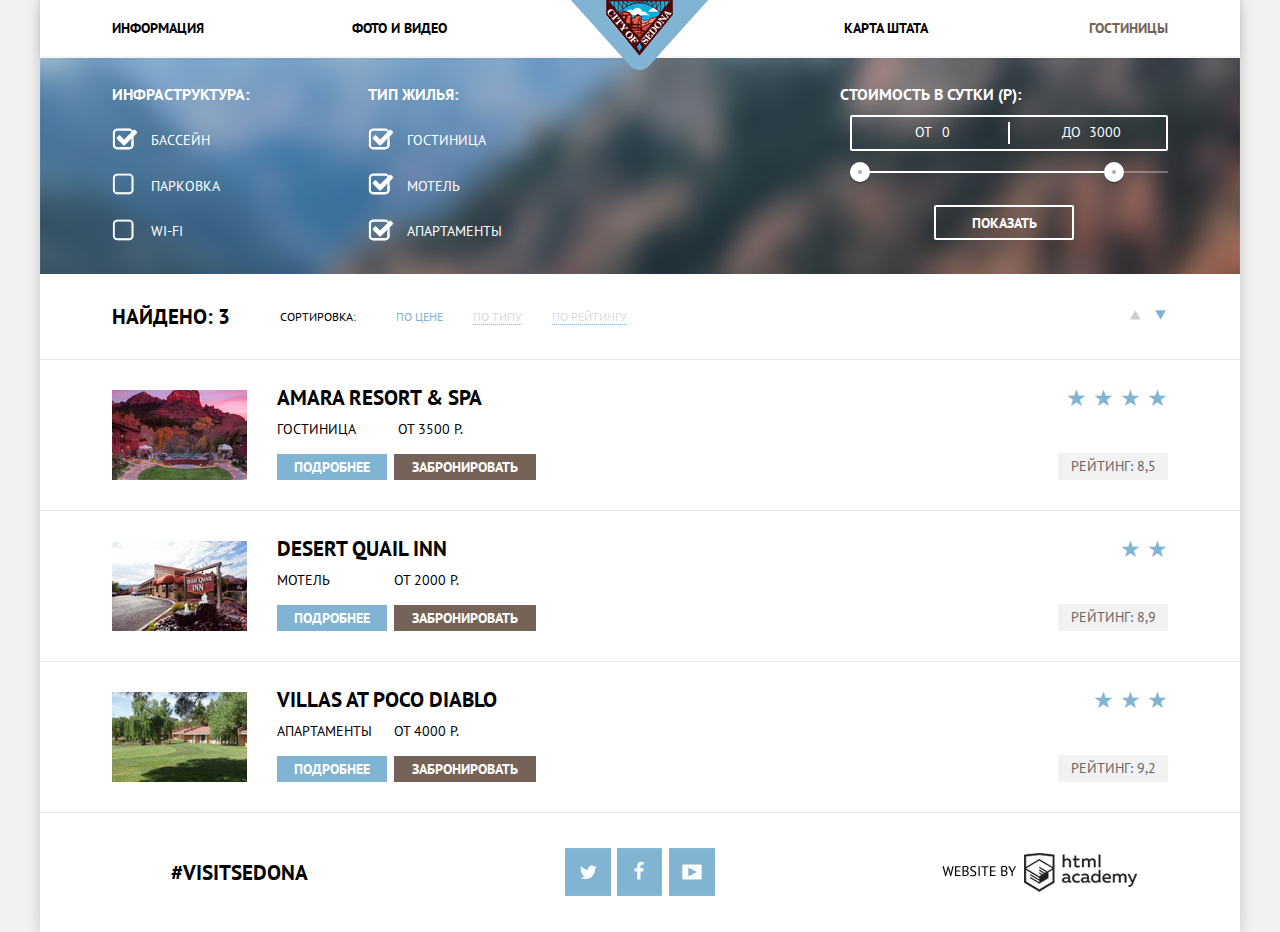
==== commit 54d911f7: "финальная проверка (доп.критерии)" ====
--- a/hotels.html
+++ b/hotels.html
@@ -23,34 +23,34 @@
     <form class="hotels-search-form" method="get">
       <fieldset>
         <legend>Инфраструктура:</legend>
-        <label class="checkbox">
-          <input type="checkbox" checked>
-          <span class=" checkbox-indicator"></span>Бассейн
-        </label>
-        <label class="checkbox">
-          <input type="checkbox">
-          <span class=" checkbox-indicator"></span>Парковка
-        </label>
-        <label class="checkbox">
-          <input type="checkbox">
-          <span class=" checkbox-indicator"></span>Wi-Fi
-        </label>
+        <div class="hotels-search-field">
+          <input id="pool" name="pool" type="checkbox" checked>
+          <label for="pool">Бассейн</label>
+        </div>
+        <div class="hotels-search-field">
+          <input id="parking" name="parking" type="checkbox">
+          <label for="parking">Парковка</label>
+        </div>
+        <div class="hotels-search-field">
+          <input id="wifi" name="wifi" type="checkbox">
+          <label for="wifi">Wi-Fi</label>
+        </div>
       </fieldset>
 
       <fieldset>
         <legend>Тип жилья:</legend>
-        <label class="checkbox">
-          <input type="checkbox" checked>
-          <span class="checkbox-indicator"></span>Гостиница
-        </label>
-        <label class="checkbox">
-          <input type="checkbox" checked>
-          <span class=" checkbox-indicator"></span>Мотель
-        </label>
-        <label class="checkbox">
-          <input type="checkbox" checked>
-          <span class=" checkbox-indicator"></span>Апартаменты
-        </label>
+        <div class="hotels-search-field">
+          <input id="hotel" name="hotel" type="checkbox" checked>
+          <label for="hotel">Гостиница</label>
+        </div>
+        <div class="hotels-search-field">
+          <input id="motel" name="motel" type="checkbox" checked>
+          <label for="motel">Мотель</label>
+        </div>
+        <div class="hotels-search-field">
+          <input id="flat" name="flat" type="checkbox" checked>
+          <label for="flat">Апартаменты</label>
+        </div>
       </fieldset>
 
       <fieldset class="filter-range">
--- a/css/style.min.css
+++ b/css/style.min.css
@@ -1 +1 @@
-body{min-width:1200px;background-color:rgb(242, 242, 242);font-family:'PT Sans', 'Arial', sans-serif;font-size:14px;text-transform:uppercase;line-height:21px;counter-reset:section}input,button,textarea{font-family:inherit;font-size:inherit;text-transform:inherit;line-height:inherit}.wrapper{max-width:1200px;min-width:768px;margin-left:auto;margin-right:auto;box-shadow:0 0 15px rgba(0, 0, 0, 0.2);background-color:rgb(255, 255, 255)}.wrapper::before{content:" ";height:58px;display:block}.site-menu{position:absolute;z-index:100;width:1200px;top:0px;left:50%;transform:translate(-50%, 0);background-color:rgb(255, 255, 255);box-shadow:0 0 5px rgba(0, 0, 0, 0.1)}@media (max-width: 1200px){.site-menu{width:100%;min-width:768px}}@media (max-width: 800px){.site-menu{left:0;transform:translate(0, 0)}}.site-menu ul{list-style-type:none;margin:0px;height:56px;padding:0;display:flex}.site-menu a{color:rgb(0, 0, 0);text-decoration:none}.site-menu li{display:inline-block;width:20%;min-height:56px;line-height:56px}.site-menu li:first-child{margin-left:6%}.site-menu li:nth-child(3){margin-left:8%}.site-menu li:nth-child(3),.site-menu li:nth-child(4){text-align:right}.site-menu li:last-child{margin-right:6%}.site-menu .site-logo{position:absolute;left:50%;transform:translate(-50%, 0)}.site-menu-link{font-weight:bold}.site-menu-link:hover{font-weight:bold;color:rgb(188, 214, 231)}.site-menu-link:active{font-weight:bold;color:rgb(199, 199, 199)}.site-menu-link.active{font-weight:bold;color:rgb(118, 99, 87)}.site-menu-link.active:hover{font-weight:bold;color:rgb(96, 78, 67)}.site-menu-link.active:active{font-weight:bold;color:rgb(214, 208, 204)}.site-banner{background-image:url(../img/header.jpg);background-color:rgb(171, 171, 171);min-height:507px;position:relative;background-size:cover}.site-banner h1{width:460px;height:360px;text-indent:-9999px;background:url(../img/header-text.png) no-repeat;position:absolute;top:50%;left:50%;transform:translate(-50%, -50%);margin:0}.site-banner::after{content:" ";display:block;height:60px;width:100%;position:absolute;bottom:0;background-image:url(../img/shape.png);background-size:100% auto;background-position:center bottom;background-repeat:no-repeat}.lead-text{box-sizing:border-box;width:500px;padding-top:59px;padding-bottom:55px;text-align:center;margin:0 auto}.lead-text strong{font-size:21px;line-height:26px;display:block;margin-bottom:30px}.site-flex,.site-flex-reasons{display:-ms-flexbox;display:flex;-ms-flex-wrap:wrap;flex-wrap:wrap;-ms-flex-pack:distribute;justify-content:space-around}.site-flex-reasons{background-color:rgb(238, 238, 238);word-wrap:break-word}.site-flex-header{display:-ms-flexbox;display:flex;width:100%;min-height:257px;-ms-flex-pack:distribute;justify-content:space-around;color:rgb(255, 255, 255);background-color:rgb(129, 179, 210)}.header-image{width:66.666%;background-position:center}.reason-1{background-image:url(../img/reason-1.jpg)}.reason-2{background-image:url(../img/reason-2.jpg)}.header-text{width:33.333%;color:rgb(255, 255, 255);display:-ms-flexbox;display:flex;-ms-flex-line-pack:center;align-content:center;-ms-flex-wrap:wrap;flex-wrap:wrap;-ms-flex-pack:center;justify-content:center;text-align:center;padding:0px 5% 0 5%;box-sizing:border-box}.header-text:nth-child(2){padding:0px 42px 0 42px}.header-text:nth-child(2) h3{width:155px}.header-text p{margin:0}.site-reason-1-section,.site-reasons-article{text-align:center;width:33.333%;padding:55px 4% 68px 4%;box-sizing:border-box}.site-reasons-article{padding-top:46px;padding-bottom:45px}.site-reason-1-section{box-sizing:border-box}.site-reason-1-section h4,.site-flex-reasons h3{font-size:21px}.site-reason-1-section h4{margin-bottom:24px;margin-top:24px}.site-flex-reasons h3{margin:0 auto 5px auto}.site-flex-reasons p{margin-top:19px;padding-left:5%;padding-right:5%}.header-text h3,.site-reasons-article h3{font-size:21px;max-width:170px;margin-top:0}.counters h3::after{counter-increment:section;content:"— № "counter(section) " —";display:block;margin-top:25px;font-size:14px}.search-form{position:relative;margin-bottom:-119px}.search-form p{padding-top:41px;box-sizing:border-box;margin-right:auto;margin-left:auto;text-align:center;width:500px;min-height:263px;line-height:22px}.search-form p strong{font-size:30px;line-height:29px;display:block;margin-bottom:28px}.site-search-form{background-color:rgb(255, 255, 255);width:568px;height:482px;position:absolute;top:192px;left:50%;transform:translate(-50%, 0)}.site-search-form > header{width:568px;height:54px;text-align:center;font-size:21px;font-weight:bold;color:rgb(255, 255, 255);background-color:rgb(119, 99, 87);padding-top:32px;margin-bottom:53px;margin-left:auto;margin-right:auto;-ms-flex-item-align:stretch;-ms-grid-row-align:stretch;align-self:stretch}.site-search-form > div{width:461px;height:40px;margin-bottom:29px;padding-left:56px}.site-search-form-dates:nth-child(2){margin-bottom:25px}button{font-size:21px;font-weight:bold;color:rgb(255, 255, 255);border-style:none;cursor:pointer}.site-search-form-btn{margin-left:auto;margin-right:auto;margin-top:25px;width:458px;height:55px;background-color:rgb(129, 179, 210)}.site-search-form-btn:hover{background-color:rgb(102, 158, 192)}.site-search-form-btn:active{background-color:rgb(84, 150, 189);color:rgb(136, 182, 209)}.site-search-form{display:-ms-flexbox;display:flex;-ms-flex-direction:column;flex-direction:column}.search-form-people > *{display:inline-block;line-height:40px;width:24%}.search-form-people input{text-align:center;width:100%}.search-form-people label:last-of-type{text-align:right;padding-right:23px;box-sizing:border-box}.site-search-form-dates label{width:111px;display:inline-block;line-height:42px;white-space:nowrap}.site-search-form-dates input{width:74%;padding-left:10px;box-sizing:border-box}.site-search-form input{background-color:rgb(242, 242, 242);height:38px;border:none}.site-search-form input[type="text"]::-ms-clear{display:none}.site-search-form input:hover{background-color:rgb(235, 235, 235)}.site-search-form input:focus{background-color:rgb(255, 255, 255);outline:2px solid rgb(229, 229, 229)}.site-search-form label,.site-search-form input{font-weight:bold}.site-search-form-dates{position:relative}.site-calendar{background-image:url(../img/calendar.png);width:40px;height:40px;position:absolute;left:470px;top:2px;cursor:pointer;border:none;background-color:transparent;margin-top:0px}.site-calendar:hover{background-position:0px -40px}.site-calendar:active{background-position:0px 40px}.site-btns{position:relative}.site-btns:last-child{left:2px}.site-minus{width:40px;height:40px;background-image:url(../img/btns-minus.png);position:absolute;top:2px;left:-4px;cursor:pointer;background-repeat:no-repeat;background-position:center 0;background-color:transparent}.site-plus{width:40px;height:40px;background-image:url(../img/btns-plus.png);position:absolute;top:2px;right:0px;cursor:pointer;background-repeat:no-repeat;background-position:center 0;background-color:transparent}.site-minus:hover{background-position:center -40px}.site-plus:hover{background-position:center -40px}.site-minus:active{background-position:center -80px}.site-plus:active{background-position:center -80px}.site-map{background-image:url(../img/map.jpg);width:100%;height:594px;background-size:cover}footer{position:relative;background-color:rgba(255, 255, 255, 0.90);height:119px;font-size:0px;display:-ms-flexbox;display:flex;-ms-flex-wrap:nowrap;flex-wrap:nowrap;-ms-flex-pack:justify;justify-content:space-between;-ms-flex-align:center;align-items:center}footer > *{width:33.333%;box-sizing:border-box}footer div:first-child{font-size:21px;font-weight:bold;text-align:center}.social{padding:0;list-style-type:none;text-align:center}.social li{display:inline-block;margin-right:6px}.social li a{display:block;width:46px;height:48px;text-indent:-9999px}.social-twitter{background-image:url(../img/social.png);background-position:0px 0px}.social-fb{background-image:url(../img/social.png);background-position:97px 0px}.social-yt{background-image:url(../img/social.png);background-position:46px 0px}.social-twitter:hover{background-position:0px 104px}.social-fb:hover{background-position:97px 104px}.social-yt:hover{background-position:46px 104px}.social-twitter:active{background-position:0px 48px}.social-fb:active{background-position:97px 48px}.social-yt:active{background-position:46px 48px}.by-ha{display:inline-block;background-image:url(../img/by-ha.png);background-position:50% 0px;background-repeat:no-repeat}.by-ha:hover{background-position:50% -48px}.by-ha:active{background-position:50% bottom}.by-ha a{margin:0 auto;display:block;width:195px;height:39px;text-indent:-9999px}.hotels-search-form{display:-ms-flexbox;display:flex;-ms-flex-pack:start;justify-content:flex-start;height:217px;background-image:url(../img/header-blurred.jpg);background-color:rgb(171, 171, 171);background-position:0 -60px;color:rgb(255, 255, 255);padding:26px 0 30px 0;box-sizing:border-box}fieldset{padding:0;margin:0;border:0px;display:-ms-flexbox;display:flex;-ms-flex-direction:column;flex-direction:column}.hotels-search-form fieldset:first-child{margin-left:6%;width:256px}legend{font-weight:bold;font-size:16px}.hotels-search-form label{color:rgb(255, 255, 255);display:block;margin-top:25px}.checkbox{padding-left:40px;position:relative}.checkbox input[type="checkbox"] + .checkbox-indicator{position:absolute;left:0;bottom:1px;cursor:pointer;width:26px;height:22px;background-image:url(../img/checkbox.png);background-repeat:no-repeat}.checkbox input[type="checkbox"]:checked + .checkbox-indicator{position:absolute;left:0;bottom:1px;cursor:pointer;width:26px;height:22px;background-image:url(../img/checkbox.png);background-repeat:no-repeat;background-position:bottom}.checkbox input[type="checkbox"]:disabled + .checkbox-indicator{background-image:url(../img/checkbox.png);opacity:0.5}input[type="checkbox"]{display:none}.filter-range{width:26.5%;display:-ms-flexbox;display:flex;-ms-flex-direction:column;flex-direction:column;margin-left:auto;margin-right:6%}.filter-range legend{margin-bottom:10px;position:relative;left:-10px}.hotels-price-controls label:first-child,.hotels-price-controls label:nth-child(2){margin-top:0}.hotels-price-controls{height:36px;width:100%;box-sizing:border-box;margin-bottom:20px;font-size:0;position:relative;border:2px solid #ffffff;border-radius:2px}.hotels-price-controls::after{content:"";position:absolute;top:50%;left:50%;width:2px;height:22px;background:#ffffff;transform:translate(-50%, -50%)}.hotels-price-controls label{display:inline-block;font-size:14px;line-height:31px;vertical-align:top;white-space:nowrap;cursor:pointer;width:49%;padding-left:28%;box-sizing:border-box}.min-price::before{content:"от";display:inline-block;width:25px;margin-left:-25px}.max-price::before{content:"до";display:inline-block;width:25px;margin-left:-25px}.hotels-price-controls .max-price{padding-left:26%}.hotels-price-controls input{width:95%;margin:0;height:29px;color:inherit;font:inherit;vertical-align:top;background:none;border:none}.hotels-range-controls{position:relative;margin-bottom:32px}.hotels-range-controls .scale{height:2px;background:rgba(255, 255, 255, 0.3)}.hotels-range-controls .bar{width:80%;height:2px;background:#ffffff}.range-toggle{width:4px;height:4px;position:absolute;top:-9px;background:#ababab;border:8px solid #ffffff;border-radius:50%;box-shadow:0 2px 1px 0 rgba(0, 1, 1, 0.2);cursor:pointer}.range-toggle-min{left:0}.range-toggle-max{left:80%}.range-toggle:hover{background:#1c4f80}.form-search-button{display:block;margin:0 auto;padding:6px 35px;width:140px;height:35px;font-size:14px;line-height:20px;color:#ffffff;background:transparent;border:2px solid #ffffff;border-radius:2px;cursor:pointer;position:relative;left:-5px}.form-search-button:hover{color:#000000;background:#ffffff}.hotels{font-size:14px}.hotels-inner-nav{display:-ms-flexbox;display:flex;-ms-flex-pack:start;justify-content:flex-start;min-height:85px;margin-left:6%;margin-right:6%}.inner-nav-right{margin-left:auto}.hotels-inner-nav ul{list-style-type:none;display:-ms-flexbox;display:flex;-ms-flex-align:center;align-items:center}.hotels-inner-nav li{display:inline-block;font-size:12px}.inner-nav-left{display:-ms-flexbox;display:flex;-ms-flex-align:center;align-items:center;min-width:530px}.inner-nav-left > ul{min-width:420px;padding-left:0}.inner-nav-left > h3{padding-right:50px;font-size:21px}.hotels-sorting li:first-child{padding-right:40px}.hotels-sorting li{padding-right:30px}.hotels-sorting a:not(.sorting-link){color:rgb(129, 179, 210);text-decoration:none}.sorting-link{text-decoration:none;color:rgb(219, 219, 219);border-bottom:1px dotted rgb(129, 179, 210)}.sorting-link:hover{color:rgb(129, 179, 210)}.sorting-link:active{color:rgb(0, 0, 0);border:none}.hotels-sorting .link-active{color:rgb(129, 179, 210);border:none}.arrow{width:13px;height:13px;background-repeat:no-repeat}.arrow-left{padding-left:12px;background-position:0 0px;background-image:url(../img/arrow-left.png)}.arrow-right{background-image:url(../img/arrow-right.png)}.arrow-left:hover{padding-left:12px;background-position:0 -32px}.arrow-right:hover{background-position:center}.arrow-left:active{padding-left:12px;background-position:0 -66px}.arrow-right:active{background-position:0 -66px}.arrow-active{background-position:0 -66px}.hotels-examples{display:-ms-flexbox;display:flex;-ms-flex-direction:column;flex-direction:column}.hotels-examples article{display:-ms-flexbox;display:flex;-ms-flex-pack:justify;justify-content:space-between;-ms-flex-direction:row;flex-direction:row;padding:30px 6%;-ms-flex-align:stretch;align-items:stretch;border-bottom:1px solid rgb(229, 229, 229);min-height:90px}.hotels-examples article:first-child{border-top:1px solid rgb(229, 229, 229)}.hotels-examples .info{position:relative;padding-left:165px}.info img{position:absolute;left:0;top:0;width:135px;height:90px}.info-content h3,.info-content p{margin-top:0;margin-bottom:11px}.info-content h3{font-size:21px}.info-content{margin-top:-3px}.hotels-buttons{margin-top:14px}.hotels-type{display:inline-block;min-width:117px}.hotels-price::after{content:" P."}.info-content h3:hover{color:rgb( 139, 185, 213)}.info-content h3:active{color:rgb( 202, 202, 202)}.rating{margin-top:-3px;min-height:90px;display:-ms-flexbox;display:flex;-ms-flex-direction:column;flex-direction:column;-ms-flex-pack:justify;justify-content:space-between;-ms-flex-align:end;align-items:flex-end}.rating div{color:rgb(129, 179, 210);font-size:23px}.rating p{margin:0;width:110px;height:27px;text-align:center;color:rgb(102, 102, 102);font-size:14px;line-height:27px;background-color:rgb(242, 242, 242)}.hotels-more,.hotels-book{display:inline-block;height:26px;margin-top:0;text-decoration:none;color:rgb(255, 255, 255);font-weight:bold;text-align:center;line-height:26px}.hotels-more{width:110px;background-color:rgb(129, 179, 210);margin-right:3px}.hotels-book{width:142px;background-color:rgb(118, 99, 87)}.hotels-more:hover{background-color:rgb(102, 158, 192)}.hotels-more:active{background-color:rgb(84, 150, 189);color:rgb(136, 182, 209)}.hotels-book:hover{background-color:rgb(96, 78, 67)}.hotels-book:active{background-color:rgb(80, 62, 51);color:rgb(123, 109, 101)}
+body{min-width:1200px;background-color:rgb(242, 242, 242);font-family:'PT Sans', 'Arial', sans-serif;font-size:14px;text-transform:uppercase;line-height:21px;counter-reset:section}input,button,textarea{font-family:inherit;font-size:inherit;text-transform:inherit;line-height:inherit}.wrapper{max-width:1200px;min-width:768px;margin-left:auto;margin-right:auto;box-shadow:0 0 15px rgba(0, 0, 0, 0.2);background-color:rgb(255, 255, 255)}.wrapper::before{content:" ";height:58px;display:block}.site-menu{position:absolute;z-index:100;width:1200px;top:0px;left:50%;transform:translate(-50%, 0);background-color:rgb(255, 255, 255);box-shadow:0 0 5px rgba(0, 0, 0, 0.1)}@media (max-width: 1200px){.site-menu{width:100%;min-width:768px}}@media (max-width: 800px){.site-menu{left:0;transform:translate(0, 0)}}.site-menu ul{list-style-type:none;margin:0px;height:56px;padding:0;display:flex}.site-menu a{color:rgb(0, 0, 0);text-decoration:none}.site-menu li{display:inline-block;vertical-align:baseline;width:20%;min-height:56px;line-height:56px}.site-menu li:first-child{margin-left:6%}.site-menu li:nth-child(3){margin-left:8%}.site-menu li:nth-child(3),.site-menu li:nth-child(4){text-align:right}.site-menu li:last-child{margin-right:6%}.site-menu .site-logo{position:absolute;left:50%;transform:translate(-50%, 0)}.site-menu-link{font-weight:bold}.site-menu-link:hover{font-weight:bold;color:rgb(188, 214, 231)}.site-menu-link:active{font-weight:bold;color:rgb(199, 199, 199)}.site-menu-link.active{font-weight:bold;color:rgb(118, 99, 87)}.site-menu-link.active:hover{font-weight:bold;color:rgb(96, 78, 67)}.site-menu-link.active:active{font-weight:bold;color:rgb(214, 208, 204)}.site-banner{background-image:url(../img/header.jpg);background-color:rgb(214, 228, 239);min-height:507px;position:relative;background-size:cover}.site-banner h1{width:460px;height:360px;text-indent:-9999px;background:url(../img/header-text.png) no-repeat;position:absolute;top:50%;left:50%;transform:translate(-50%, -50%);margin:0}.site-banner::after{content:" ";display:block;height:60px;width:100%;position:absolute;bottom:0;background-image:url(../img/shape.png);background-size:100% auto;background-position:center bottom;background-repeat:no-repeat}.lead-text{box-sizing:border-box;width:500px;padding-top:59px;padding-bottom:55px;text-align:center;margin:0 auto}.lead-text strong{font-size:21px;line-height:26px;display:block;margin-bottom:30px}.site-flex,.site-flex-reasons{display:-ms-flexbox;display:flex;-ms-flex-wrap:wrap;flex-wrap:wrap;-ms-flex-pack:distribute;justify-content:space-around}.site-flex-reasons{background-color:rgb(238, 238, 238);word-wrap:break-word}.site-flex-header{display:-ms-flexbox;display:flex;width:100%;min-height:257px;-ms-flex-pack:distribute;justify-content:space-around;color:rgb(255, 255, 255);background-color:rgb(129, 179, 210)}.header-image{width:66.666%;background-position:center}.reason-1{background-image:url(../img/reason-1.jpg)}.reason-2{background-image:url(../img/reason-2.jpg)}.header-text{width:33.333%;color:rgb(255, 255, 255);display:-ms-flexbox;display:flex;-ms-flex-line-pack:center;align-content:center;-ms-flex-wrap:wrap;flex-wrap:wrap;-ms-flex-pack:center;justify-content:center;text-align:center;padding:20px 5% 20px 5%;box-sizing:border-box}.header-text:nth-child(2){padding:20px 42px 20px 42px}.header-text:nth-child(2) h3{width:155px}.header-text p{margin:0}.site-reason-1-section,.site-reasons-article{text-align:center;width:33.333%;padding:55px 4% 68px 4%;box-sizing:border-box}.site-reasons-article{padding-top:46px;padding-bottom:45px}.site-reason-1-section{box-sizing:border-box}.site-reason-1-section h4,.site-flex-reasons h3{font-size:21px}.site-reason-1-section h4{margin-bottom:24px;margin-top:24px}.site-flex-reasons h3{margin:0 auto 5px auto}.site-flex-reasons p{margin-top:19px;padding-left:5%;padding-right:5%}.header-text h3,.site-reasons-article h3{font-size:21px;max-width:170px;margin-top:0}.counters h3::after{counter-increment:section;content:"— № "counter(section) " —";display:block;margin-top:25px;font-size:14px}.search-form{position:relative;margin-bottom:-119px}.search-form p{padding-top:41px;box-sizing:border-box;margin-right:auto;margin-left:auto;text-align:center;width:500px;min-height:263px;line-height:24px}.search-form p strong{font-size:30px;line-height:29px;display:block;margin-bottom:28px}.site-search-form{background-color:rgb(255, 255, 255);width:568px;position:absolute;top:192px;left:50%;transform:translate(-50%, 0)}.site-search-form .open-contact-popup{display:block;width:568px;height:54px;text-align:center;text-decoration:none;font-size:21px;font-weight:bold;color:rgb(255, 255, 255);background-color:rgb(119, 99, 87);padding-top:32px;margin-bottom:53px;margin-left:auto;margin-right:auto;-ms-flex-item-align:stretch;-ms-grid-row-align:stretch;align-self:stretch}.site-search-form > div{width:461px;height:40px;margin-bottom:29px;padding-left:56px}.site-search-form-dates:nth-child(2){margin-bottom:25px}button{font-size:21px;font-weight:bold;color:rgb(255, 255, 255);border-style:none;cursor:pointer}.site-search-form-btn{margin-left:auto;margin-right:auto;margin-top:25px;margin-bottom:50px;width:458px;height:60px;background-color:rgb(129, 179, 210)}.site-search-form-btn:hover{background-color:rgb(102, 158, 192)}.site-search-form-btn:active{background-color:rgb(84, 150, 189);color:rgb(136, 182, 209)}.site-search-form{display:-ms-flexbox;display:flex;-ms-flex-direction:column;flex-direction:column}.search-form-people > *{display:inline-block;vertical-align:top;line-height:40px;width:24%}.search-form-people input{text-align:center;width:100%}.search-form-people label:last-of-type{text-align:right;padding-right:23px;box-sizing:border-box}.site-search-form-dates label{width:111px;display:inline-block;vertical-align:top;line-height:42px;word-wrap:break-word}.site-search-form-dates input{width:74%;padding-left:10px;box-sizing:border-box}.site-search-form input{background-color:rgb(242, 242, 242);height:38px;border:none}.site-search-form input[type="text"]::-ms-clear{display:none}.site-search-form input:hover{background-color:rgb(235, 235, 235)}.site-search-form input:focus{background-color:rgb(255, 255, 255);outline:2px solid rgb(229, 229, 229)}.site-search-form label,.site-search-form input{font-weight:bold}.site-search-form-dates{position:relative}.site-calendar{background-image:url(../img/calendar.png);width:40px;height:40px;position:absolute;left:470px;top:2px;cursor:pointer;border:none;background-color:transparent;margin-top:0px}.site-calendar:hover{background-position:0px -40px}.site-calendar:active{background-position:0px 40px}.site-btns{position:relative}.site-btns:last-child{left:2px}.site-minus{width:40px;height:40px;background-image:url(../img/btns-minus.png);position:absolute;top:2px;left:-4px;cursor:pointer;background-repeat:no-repeat;background-position:center 0;background-color:transparent}.site-plus{width:40px;height:40px;background-image:url(../img/btns-plus.png);position:absolute;top:2px;right:0px;cursor:pointer;background-repeat:no-repeat;background-position:center 0;background-color:transparent}.site-minus:hover{background-position:center -40px}.site-plus:hover{background-position:center -40px}.site-minus:active{background-position:center -80px}.site-plus:active{background-position:center -80px}.site-map{background-image:url(../img/map.jpg);width:100%;height:594px;background-size:cover;background-color:rgb(242, 241, 239)}footer{position:relative;background-color:rgba(255, 255, 255, 0.90);height:119px;font-size:0px;display:-ms-flexbox;display:flex;-ms-flex-wrap:nowrap;flex-wrap:nowrap;-ms-flex-pack:justify;justify-content:space-between;-ms-flex-align:center;align-items:center}footer > *{width:33.333%;box-sizing:border-box}footer div:first-child{font-size:21px;font-weight:bold;text-align:center}.social{padding:0;list-style-type:none;text-align:center}.social li{display:inline-block;vertical-align:baseline;margin-right:6px}.social li:last-child{margin-right:0}.social li a{display:block;width:46px;height:48px;text-indent:-9999px}.social-twitter{background-image:url(../img/social.png);background-position:0px 0px}.social-fb{background-image:url(../img/social.png);background-position:97px 0px}.social-yt{background-image:url(../img/social.png);background-position:46px 0px}.social-twitter:hover{background-position:0px 104px}.social-fb:hover{background-position:97px 104px}.social-yt:hover{background-position:46px 104px}.social-twitter:active{background-position:0px 48px}.social-fb:active{background-position:97px 48px}.social-yt:active{background-position:46px 48px}.by-ha{display:inline-block;background-image:url(../img/by-ha.png);background-position:50% 0px;background-repeat:no-repeat;vertical-align:baseline}.by-ha:hover{background-position:50% -48px}.by-ha:active{background-position:50% bottom}.by-ha a{margin:0 auto;display:block;width:195px;height:39px;text-indent:-9999px}.hotels-search-form{display:-ms-flexbox;display:flex;-ms-flex-pack:start;justify-content:flex-start;background-image:url(../img/header-blurred.jpg);background-color:rgb(132, 161, 193);background-position:0 -60px;color:rgb(255, 255, 255);padding:26px 0 30px 0;box-sizing:border-box}fieldset{padding:0;margin:0;border:0px;display:-ms-flexbox;display:flex;-ms-flex-direction:column;flex-direction:column}.hotels-search-form fieldset:first-child{margin-left:6%;width:256px}legend{font-weight:bold;font-size:16px}.hotels-search-field{color:rgb(255, 255, 255);display:block;margin-top:23px}legend + .hotels-search-field{margin-top:25px}input[type="checkbox"] + label:before{content:" ";cursor:pointer;width:26px;height:22px;display:inline-block;vertical-align:middle;background-image:url(../img/checkbox.png);background-repeat:no-repeat;margin-right:13px;position:relative;top:-3px}input[type="checkbox"]:checked + label:before{background-image:url(../img/checkbox.png);background-position:bottom}input[type="checkbox"]:disabled + label:before{background-image:url(../img/checkbox.png);opacity:0.5}input[type="checkbox"]{display:none}.filter-range{width:26.5%;display:-ms-flexbox;display:flex;-ms-flex-direction:column;flex-direction:column;margin-left:auto;margin-right:6%}.filter-range legend{margin-bottom:10px;position:relative;left:-10px}.hotels-price-controls label:first-child,.hotels-price-controls label:nth-child(2){margin-top:0}.hotels-price-controls{height:36px;width:100%;box-sizing:border-box;margin-bottom:20px;font-size:0;position:relative;border:2px solid #ffffff;border-radius:2px}.hotels-price-controls::after{content:"";position:absolute;top:50%;left:50%;width:2px;height:22px;background:#ffffff;transform:translate(-50%, -50%)}.hotels-price-controls label{display:inline-block;font-size:14px;line-height:31px;vertical-align:top;white-space:nowrap;cursor:pointer;width:49%;padding-left:28%;box-sizing:border-box}.min-price::before{content:"от";display:inline-block;width:25px;margin-left:-25px;vertical-align:baseline}.max-price::before{content:"до";display:inline-block;vertical-align:baseline;width:25px;margin-left:-25px}.hotels-price-controls .max-price{padding-left:26%}.hotels-price-controls input{width:95%;margin:0;height:29px;color:inherit;font:inherit;vertical-align:top;background:none;border:none}.hotels-range-controls{position:relative;margin-bottom:32px}.hotels-range-controls .scale{height:2px;background:rgba(255, 255, 255, 0.3)}.hotels-range-controls .bar{width:80%;height:2px;background:#ffffff}.range-toggle{width:4px;height:4px;position:absolute;top:-9px;background:#ababab;border:8px solid #ffffff;border-radius:50%;box-shadow:0 2px 1px 0 rgba(0, 1, 1, 0.2);cursor:pointer}.range-toggle-min{left:0}.range-toggle-max{left:80%}.range-toggle:hover{background:#1c4f80}.form-search-button{display:block;margin:0 auto;padding:6px 35px;width:140px;height:35px;font-size:14px;line-height:20px;color:#ffffff;background:transparent;border:2px solid #ffffff;border-radius:2px;cursor:pointer;position:relative;left:-5px}.form-search-button:hover{color:#000000;background:#ffffff}.hotels{font-size:14px}.hotels-inner-nav{display:-ms-flexbox;display:flex;-ms-flex-pack:start;justify-content:flex-start;min-height:85px;margin-left:6%;margin-right:6%}.inner-nav-right{margin-left:auto}.hotels-inner-nav ul{list-style-type:none;display:-ms-flexbox;display:flex;-ms-flex-align:center;align-items:center}.hotels-inner-nav li{display:inline-block;font-size:12px;vertical-align:baseline}.inner-nav-left{display:-ms-flexbox;display:flex;-ms-flex-align:center;align-items:center;min-width:530px}.inner-nav-left > ul{min-width:420px;padding-left:0}.inner-nav-left > h3{padding-right:50px;font-size:21px}.hotels-sorting li:first-child{padding-right:40px}.hotels-sorting li{padding-right:30px}.hotels-sorting a:not(.sorting-link){color:rgb(129, 179, 210);text-decoration:none}.sorting-link{text-decoration:none;color:rgb(219, 219, 219);border-bottom:1px dotted rgb(129, 179, 210)}.sorting-link:hover{color:rgb(129, 179, 210)}.sorting-link:active{color:rgb(0, 0, 0);border:none}.hotels-sorting .link-active{color:rgb(129, 179, 210);border:none}.arrow{width:13px;height:13px;background-repeat:no-repeat}.arrow-left{padding-left:12px;background-position:0 0px;background-image:url(../img/arrow-left.png)}.arrow-right{background-image:url(../img/arrow-right.png)}.arrow-left:hover{padding-left:12px;background-position:0 -32px}.arrow-right:hover{background-position:center}.arrow-left:active{padding-left:12px;background-position:0 -66px}.arrow-right:active{background-position:0 -66px}.arrow-active{background-position:0 -66px}.hotels-examples{display:-ms-flexbox;display:flex;-ms-flex-direction:column;flex-direction:column}.hotels-examples article{display:-ms-flexbox;display:flex;-ms-flex-pack:justify;justify-content:space-between;-ms-flex-direction:row;flex-direction:row;padding:30px 6%;-ms-flex-align:stretch;align-items:stretch;border-bottom:1px solid rgb(229, 229, 229);min-height:90px}.hotels-examples article:first-child{border-top:1px solid rgb(229, 229, 229)}.hotels-examples .info{position:relative;padding-left:165px}.info img{position:absolute;left:0;top:0;width:135px;height:90px}.info-content h3,.info-content p{margin-top:0;margin-bottom:11px}.info-content h3{font-size:21px}.info-content{margin-top:-3px}.hotels-buttons{margin-top:14px}.hotels-type{display:inline-block;min-width:117px;vertical-align:baseline}.hotels-price::after{content:" P."}.info-content h3:hover{color:rgb( 139, 185, 213)}.info-content h3:active{color:rgb( 202, 202, 202)}.rating{margin-top:-3px;min-height:90px;display:-ms-flexbox;display:flex;-ms-flex-direction:column;flex-direction:column;-ms-flex-pack:justify;justify-content:space-between;-ms-flex-align:end;align-items:flex-end}.rating div{color:rgb(129, 179, 210);font-size:23px}.rating p{margin:0;width:110px;height:27px;text-align:center;color:rgb(102, 102, 102);font-size:14px;line-height:27px;background-color:rgb(242, 242, 242)}.hotels-more,.hotels-book{display:inline-block;vertical-align:baseline;height:26px;margin-top:0;text-decoration:none;color:rgb(255, 255, 255);font-weight:bold;text-align:center;line-height:26px}.hotels-more{width:110px;background-color:rgb(129, 179, 210);margin-right:3px}.hotels-book{width:142px;background-color:rgb(118, 99, 87)}.hotels-more:hover{background-color:rgb(102, 158, 192)}.hotels-more:active{background-color:rgb(84, 150, 189);color:rgb(136, 182, 209)}.hotels-book:hover{background-color:rgb(96, 78, 67)}.hotels-book:active{background-color:rgb(80, 62, 51);color:rgb(123, 109, 101)}
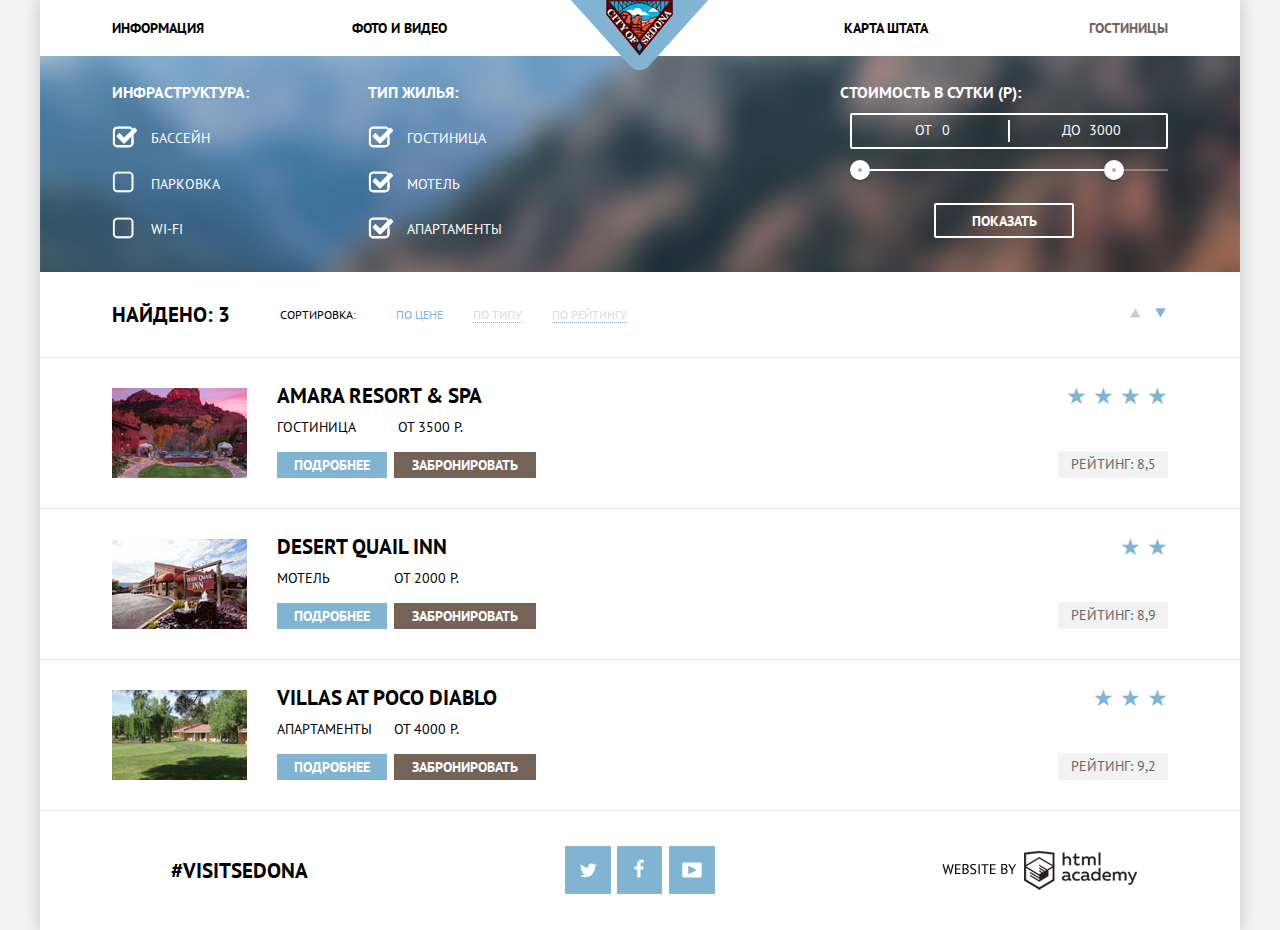
==== commit b2dbf7ab: "Финальная проверку (v4)" ====
--- a/hotels.html
+++ b/hotels.html
@@ -91,10 +91,10 @@
       <!-- Amara -->
       <div class="hotels-examples">
         <article>
+          <img src="img/amara.jpg" alt="amara resort and spa" width="135" height="90">
           <div class="info">
-            <img src="img/amara.jpg" alt="amara resort and spa" width="135" height="90">
             <div class="info-content">
-              <h3>Amara Resort &amp; Spa</h3>
+              <h3><a href="#">Amara Resort &amp; Spa</a></h3>
               <p><span class="hotels-type">Гостиница</span> от <span class="hotels-price">3500</span></p>
             </div>
             <div class="hotels-buttons">
@@ -110,10 +110,10 @@
 
         <!-- Desert Inn -->
         <article>
+          <img src="img/quail-inn.jpg" alt="desert quail inn" width="135" height="90">
           <div class="info">
-            <img src="img/quail-inn.jpg" alt="desert quail inn" width="135" height="90">
             <div class="info-content">
-              <h3>Desert Quail Inn</h3>
+              <h3><a href="#">Desert Quail Inn</a></h3>
               <p><span class="hotels-type">Мотель</span>от <span class="hotels-price">2000</span></p>
             </div>
             <div class="hotels-buttons">
@@ -129,10 +129,10 @@
 
         <!-- Villas at Poco Diablo -->
         <article>
+          <img src="img/villas.jpg" alt="Villas at Poco Diablo" width="135" height="90">
           <div class="info">
-            <img src="img/villas.jpg" alt="Villas at Poco Diablo" width="135" height="90">
             <div class="info-content">
-              <h3>Villas at Poco Diablo</h3>
+              <h3><a href="#">Villas at Poco Diablo</a></h3>
               <p><span class="hotels-type">Апартаменты</span>от <span class="hotels-price">4000</span></p>
             </div>
             <div class="hotels-buttons">
--- a/css/style.min.css
+++ b/css/style.min.css
@@ -1 +1 @@
-body{min-width:1200px;background-color:rgb(242, 242, 242);font-family:'PT Sans', 'Arial', sans-serif;font-size:14px;text-transform:uppercase;line-height:21px;counter-reset:section}input,button,textarea{font-family:inherit;font-size:inherit;text-transform:inherit;line-height:inherit}.wrapper{max-width:1200px;min-width:768px;margin-left:auto;margin-right:auto;box-shadow:0 0 15px rgba(0, 0, 0, 0.2);background-color:rgb(255, 255, 255)}.wrapper::before{content:" ";height:58px;display:block}.site-menu{position:absolute;z-index:100;width:1200px;top:0px;left:50%;transform:translate(-50%, 0);background-color:rgb(255, 255, 255);box-shadow:0 0 5px rgba(0, 0, 0, 0.1)}@media (max-width: 1200px){.site-menu{width:100%;min-width:768px}}@media (max-width: 800px){.site-menu{left:0;transform:translate(0, 0)}}.site-menu ul{list-style-type:none;margin:0px;height:56px;padding:0;display:flex}.site-menu a{color:rgb(0, 0, 0);text-decoration:none}.site-menu li{display:inline-block;vertical-align:baseline;width:20%;min-height:56px;line-height:56px}.site-menu li:first-child{margin-left:6%}.site-menu li:nth-child(3){margin-left:8%}.site-menu li:nth-child(3),.site-menu li:nth-child(4){text-align:right}.site-menu li:last-child{margin-right:6%}.site-menu .site-logo{position:absolute;left:50%;transform:translate(-50%, 0)}.site-menu-link{font-weight:bold}.site-menu-link:hover{font-weight:bold;color:rgb(188, 214, 231)}.site-menu-link:active{font-weight:bold;color:rgb(199, 199, 199)}.site-menu-link.active{font-weight:bold;color:rgb(118, 99, 87)}.site-menu-link.active:hover{font-weight:bold;color:rgb(96, 78, 67)}.site-menu-link.active:active{font-weight:bold;color:rgb(214, 208, 204)}.site-banner{background-image:url(../img/header.jpg);background-color:rgb(214, 228, 239);min-height:507px;position:relative;background-size:cover}.site-banner h1{width:460px;height:360px;text-indent:-9999px;background:url(../img/header-text.png) no-repeat;position:absolute;top:50%;left:50%;transform:translate(-50%, -50%);margin:0}.site-banner::after{content:" ";display:block;height:60px;width:100%;position:absolute;bottom:0;background-image:url(../img/shape.png);background-size:100% auto;background-position:center bottom;background-repeat:no-repeat}.lead-text{box-sizing:border-box;width:500px;padding-top:59px;padding-bottom:55px;text-align:center;margin:0 auto}.lead-text strong{font-size:21px;line-height:26px;display:block;margin-bottom:30px}.site-flex,.site-flex-reasons{display:-ms-flexbox;display:flex;-ms-flex-wrap:wrap;flex-wrap:wrap;-ms-flex-pack:distribute;justify-content:space-around}.site-flex-reasons{background-color:rgb(238, 238, 238);word-wrap:break-word}.site-flex-header{display:-ms-flexbox;display:flex;width:100%;min-height:257px;-ms-flex-pack:distribute;justify-content:space-around;color:rgb(255, 255, 255);background-color:rgb(129, 179, 210)}.header-image{width:66.666%;background-position:center}.reason-1{background-image:url(../img/reason-1.jpg)}.reason-2{background-image:url(../img/reason-2.jpg)}.header-text{width:33.333%;color:rgb(255, 255, 255);display:-ms-flexbox;display:flex;-ms-flex-line-pack:center;align-content:center;-ms-flex-wrap:wrap;flex-wrap:wrap;-ms-flex-pack:center;justify-content:center;text-align:center;padding:20px 5% 20px 5%;box-sizing:border-box}.header-text:nth-child(2){padding:20px 42px 20px 42px}.header-text:nth-child(2) h3{width:155px}.header-text p{margin:0}.site-reason-1-section,.site-reasons-article{text-align:center;width:33.333%;padding:55px 4% 68px 4%;box-sizing:border-box}.site-reasons-article{padding-top:46px;padding-bottom:45px}.site-reason-1-section{box-sizing:border-box}.site-reason-1-section h4,.site-flex-reasons h3{font-size:21px}.site-reason-1-section h4{margin-bottom:24px;margin-top:24px}.site-flex-reasons h3{margin:0 auto 5px auto}.site-flex-reasons p{margin-top:19px;padding-left:5%;padding-right:5%}.header-text h3,.site-reasons-article h3{font-size:21px;max-width:170px;margin-top:0}.counters h3::after{counter-increment:section;content:"— № "counter(section) " —";display:block;margin-top:25px;font-size:14px}.search-form{position:relative;margin-bottom:-119px}.search-form p{padding-top:41px;box-sizing:border-box;margin-right:auto;margin-left:auto;text-align:center;width:500px;min-height:263px;line-height:24px}.search-form p strong{font-size:30px;line-height:29px;display:block;margin-bottom:28px}.site-search-form{background-color:rgb(255, 255, 255);width:568px;position:absolute;top:192px;left:50%;transform:translate(-50%, 0)}.site-search-form .open-contact-popup{display:block;width:568px;height:54px;text-align:center;text-decoration:none;font-size:21px;font-weight:bold;color:rgb(255, 255, 255);background-color:rgb(119, 99, 87);padding-top:32px;margin-bottom:53px;margin-left:auto;margin-right:auto;-ms-flex-item-align:stretch;-ms-grid-row-align:stretch;align-self:stretch}.site-search-form > div{width:461px;height:40px;margin-bottom:29px;padding-left:56px}.site-search-form-dates:nth-child(2){margin-bottom:25px}button{font-size:21px;font-weight:bold;color:rgb(255, 255, 255);border-style:none;cursor:pointer}.site-search-form-btn{margin-left:auto;margin-right:auto;margin-top:25px;margin-bottom:50px;width:458px;height:60px;background-color:rgb(129, 179, 210)}.site-search-form-btn:hover{background-color:rgb(102, 158, 192)}.site-search-form-btn:active{background-color:rgb(84, 150, 189);color:rgb(136, 182, 209)}.site-search-form{display:-ms-flexbox;display:flex;-ms-flex-direction:column;flex-direction:column}.search-form-people > *{display:inline-block;vertical-align:top;line-height:40px;width:24%}.search-form-people input{text-align:center;width:100%}.search-form-people label:last-of-type{text-align:right;padding-right:23px;box-sizing:border-box}.site-search-form-dates label{width:111px;display:inline-block;vertical-align:top;line-height:42px;word-wrap:break-word}.site-search-form-dates input{width:74%;padding-left:10px;box-sizing:border-box}.site-search-form input{background-color:rgb(242, 242, 242);height:38px;border:none}.site-search-form input[type="text"]::-ms-clear{display:none}.site-search-form input:hover{background-color:rgb(235, 235, 235)}.site-search-form input:focus{background-color:rgb(255, 255, 255);outline:2px solid rgb(229, 229, 229)}.site-search-form label,.site-search-form input{font-weight:bold}.site-search-form-dates{position:relative}.site-calendar{background-image:url(../img/calendar.png);width:40px;height:40px;position:absolute;left:470px;top:2px;cursor:pointer;border:none;background-color:transparent;margin-top:0px}.site-calendar:hover{background-position:0px -40px}.site-calendar:active{background-position:0px 40px}.site-btns{position:relative}.site-btns:last-child{left:2px}.site-minus{width:40px;height:40px;background-image:url(../img/btns-minus.png);position:absolute;top:2px;left:-4px;cursor:pointer;background-repeat:no-repeat;background-position:center 0;background-color:transparent}.site-plus{width:40px;height:40px;background-image:url(../img/btns-plus.png);position:absolute;top:2px;right:0px;cursor:pointer;background-repeat:no-repeat;background-position:center 0;background-color:transparent}.site-minus:hover{background-position:center -40px}.site-plus:hover{background-position:center -40px}.site-minus:active{background-position:center -80px}.site-plus:active{background-position:center -80px}.site-map{background-image:url(../img/map.jpg);width:100%;height:594px;background-size:cover;background-color:rgb(242, 241, 239)}footer{position:relative;background-color:rgba(255, 255, 255, 0.90);height:119px;font-size:0px;display:-ms-flexbox;display:flex;-ms-flex-wrap:nowrap;flex-wrap:nowrap;-ms-flex-pack:justify;justify-content:space-between;-ms-flex-align:center;align-items:center}footer > *{width:33.333%;box-sizing:border-box}footer div:first-child{font-size:21px;font-weight:bold;text-align:center}.social{padding:0;list-style-type:none;text-align:center}.social li{display:inline-block;vertical-align:baseline;margin-right:6px}.social li:last-child{margin-right:0}.social li a{display:block;width:46px;height:48px;text-indent:-9999px}.social-twitter{background-image:url(../img/social.png);background-position:0px 0px}.social-fb{background-image:url(../img/social.png);background-position:97px 0px}.social-yt{background-image:url(../img/social.png);background-position:46px 0px}.social-twitter:hover{background-position:0px 104px}.social-fb:hover{background-position:97px 104px}.social-yt:hover{background-position:46px 104px}.social-twitter:active{background-position:0px 48px}.social-fb:active{background-position:97px 48px}.social-yt:active{background-position:46px 48px}.by-ha{display:inline-block;background-image:url(../img/by-ha.png);background-position:50% 0px;background-repeat:no-repeat;vertical-align:baseline}.by-ha:hover{background-position:50% -48px}.by-ha:active{background-position:50% bottom}.by-ha a{margin:0 auto;display:block;width:195px;height:39px;text-indent:-9999px}.hotels-search-form{display:-ms-flexbox;display:flex;-ms-flex-pack:start;justify-content:flex-start;background-image:url(../img/header-blurred.jpg);background-color:rgb(132, 161, 193);background-position:0 -60px;color:rgb(255, 255, 255);padding:26px 0 30px 0;box-sizing:border-box}fieldset{padding:0;margin:0;border:0px;display:-ms-flexbox;display:flex;-ms-flex-direction:column;flex-direction:column}.hotels-search-form fieldset:first-child{margin-left:6%;width:256px}legend{font-weight:bold;font-size:16px}.hotels-search-field{color:rgb(255, 255, 255);display:block;margin-top:23px}legend + .hotels-search-field{margin-top:25px}input[type="checkbox"] + label:before{content:" ";cursor:pointer;width:26px;height:22px;display:inline-block;vertical-align:middle;background-image:url(../img/checkbox.png);background-repeat:no-repeat;margin-right:13px;position:relative;top:-3px}input[type="checkbox"]:checked + label:before{background-image:url(../img/checkbox.png);background-position:bottom}input[type="checkbox"]:disabled + label:before{background-image:url(../img/checkbox.png);opacity:0.5}input[type="checkbox"]{display:none}.filter-range{width:26.5%;display:-ms-flexbox;display:flex;-ms-flex-direction:column;flex-direction:column;margin-left:auto;margin-right:6%}.filter-range legend{margin-bottom:10px;position:relative;left:-10px}.hotels-price-controls label:first-child,.hotels-price-controls label:nth-child(2){margin-top:0}.hotels-price-controls{height:36px;width:100%;box-sizing:border-box;margin-bottom:20px;font-size:0;position:relative;border:2px solid #ffffff;border-radius:2px}.hotels-price-controls::after{content:"";position:absolute;top:50%;left:50%;width:2px;height:22px;background:#ffffff;transform:translate(-50%, -50%)}.hotels-price-controls label{display:inline-block;font-size:14px;line-height:31px;vertical-align:top;white-space:nowrap;cursor:pointer;width:49%;padding-left:28%;box-sizing:border-box}.min-price::before{content:"от";display:inline-block;width:25px;margin-left:-25px;vertical-align:baseline}.max-price::before{content:"до";display:inline-block;vertical-align:baseline;width:25px;margin-left:-25px}.hotels-price-controls .max-price{padding-left:26%}.hotels-price-controls input{width:95%;margin:0;height:29px;color:inherit;font:inherit;vertical-align:top;background:none;border:none}.hotels-range-controls{position:relative;margin-bottom:32px}.hotels-range-controls .scale{height:2px;background:rgba(255, 255, 255, 0.3)}.hotels-range-controls .bar{width:80%;height:2px;background:#ffffff}.range-toggle{width:4px;height:4px;position:absolute;top:-9px;background:#ababab;border:8px solid #ffffff;border-radius:50%;box-shadow:0 2px 1px 0 rgba(0, 1, 1, 0.2);cursor:pointer}.range-toggle-min{left:0}.range-toggle-max{left:80%}.range-toggle:hover{background:#1c4f80}.form-search-button{display:block;margin:0 auto;padding:6px 35px;width:140px;height:35px;font-size:14px;line-height:20px;color:#ffffff;background:transparent;border:2px solid #ffffff;border-radius:2px;cursor:pointer;position:relative;left:-5px}.form-search-button:hover{color:#000000;background:#ffffff}.hotels{font-size:14px}.hotels-inner-nav{display:-ms-flexbox;display:flex;-ms-flex-pack:start;justify-content:flex-start;min-height:85px;margin-left:6%;margin-right:6%}.inner-nav-right{margin-left:auto}.hotels-inner-nav ul{list-style-type:none;display:-ms-flexbox;display:flex;-ms-flex-align:center;align-items:center}.hotels-inner-nav li{display:inline-block;font-size:12px;vertical-align:baseline}.inner-nav-left{display:-ms-flexbox;display:flex;-ms-flex-align:center;align-items:center;min-width:530px}.inner-nav-left > ul{min-width:420px;padding-left:0}.inner-nav-left > h3{padding-right:50px;font-size:21px}.hotels-sorting li:first-child{padding-right:40px}.hotels-sorting li{padding-right:30px}.hotels-sorting a:not(.sorting-link){color:rgb(129, 179, 210);text-decoration:none}.sorting-link{text-decoration:none;color:rgb(219, 219, 219);border-bottom:1px dotted rgb(129, 179, 210)}.sorting-link:hover{color:rgb(129, 179, 210)}.sorting-link:active{color:rgb(0, 0, 0);border:none}.hotels-sorting .link-active{color:rgb(129, 179, 210);border:none}.arrow{width:13px;height:13px;background-repeat:no-repeat}.arrow-left{padding-left:12px;background-position:0 0px;background-image:url(../img/arrow-left.png)}.arrow-right{background-image:url(../img/arrow-right.png)}.arrow-left:hover{padding-left:12px;background-position:0 -32px}.arrow-right:hover{background-position:center}.arrow-left:active{padding-left:12px;background-position:0 -66px}.arrow-right:active{background-position:0 -66px}.arrow-active{background-position:0 -66px}.hotels-examples{display:-ms-flexbox;display:flex;-ms-flex-direction:column;flex-direction:column}.hotels-examples article{display:-ms-flexbox;display:flex;-ms-flex-pack:justify;justify-content:space-between;-ms-flex-direction:row;flex-direction:row;padding:30px 6%;-ms-flex-align:stretch;align-items:stretch;border-bottom:1px solid rgb(229, 229, 229);min-height:90px}.hotels-examples article:first-child{border-top:1px solid rgb(229, 229, 229)}.hotels-examples .info{position:relative;padding-left:165px}.info img{position:absolute;left:0;top:0;width:135px;height:90px}.info-content h3,.info-content p{margin-top:0;margin-bottom:11px}.info-content h3{font-size:21px}.info-content{margin-top:-3px}.hotels-buttons{margin-top:14px}.hotels-type{display:inline-block;min-width:117px;vertical-align:baseline}.hotels-price::after{content:" P."}.info-content h3:hover{color:rgb( 139, 185, 213)}.info-content h3:active{color:rgb( 202, 202, 202)}.rating{margin-top:-3px;min-height:90px;display:-ms-flexbox;display:flex;-ms-flex-direction:column;flex-direction:column;-ms-flex-pack:justify;justify-content:space-between;-ms-flex-align:end;align-items:flex-end}.rating div{color:rgb(129, 179, 210);font-size:23px}.rating p{margin:0;width:110px;height:27px;text-align:center;color:rgb(102, 102, 102);font-size:14px;line-height:27px;background-color:rgb(242, 242, 242)}.hotels-more,.hotels-book{display:inline-block;vertical-align:baseline;height:26px;margin-top:0;text-decoration:none;color:rgb(255, 255, 255);font-weight:bold;text-align:center;line-height:26px}.hotels-more{width:110px;background-color:rgb(129, 179, 210);margin-right:3px}.hotels-book{width:142px;background-color:rgb(118, 99, 87)}.hotels-more:hover{background-color:rgb(102, 158, 192)}.hotels-more:active{background-color:rgb(84, 150, 189);color:rgb(136, 182, 209)}.hotels-book:hover{background-color:rgb(96, 78, 67)}.hotels-book:active{background-color:rgb(80, 62, 51);color:rgb(123, 109, 101)}
+body{min-width:1200px;background-color:rgb(242, 242, 242);font-family:'PT Sans', 'Arial', sans-serif;font-size:14px;text-transform:uppercase;line-height:21px;counter-reset:section}input,button,textarea{font-family:inherit;font-size:inherit;text-transform:inherit;line-height:inherit}.wrapper{max-width:1200px;min-width:768px;margin-left:auto;margin-right:auto;box-shadow:0 0 15px rgba(0, 0, 0, 0.2);background-color:rgb(255, 255, 255)}.site-menu{position:relative;z-index:1;background-color:rgb(255, 255, 255)}@media (max-width: 1200px){.site-menu{width:100%;min-width:768px}}@media (max-width: 800px){.site-menu{left:0;transform:translate(0, 0)}}.site-menu ul{list-style-type:none;margin:0px;height:56px;padding:0;display:flex}.site-menu a{color:rgb(0, 0, 0);text-decoration:none}.site-menu li{display:inline-block;vertical-align:baseline;width:20%;min-height:56px;line-height:56px}.site-menu li:first-child{margin-left:6%}.site-menu li:nth-child(3){margin-left:8%}.site-menu li:nth-child(3),.site-menu li:nth-child(4){text-align:right}.site-menu li:last-child{margin-right:6%}.site-menu .site-logo{position:absolute;left:50%;transform:translate(-50%, 0)}.site-menu-link{font-weight:bold}.site-menu-link:hover{font-weight:bold;color:rgb(188, 214, 231)}.site-menu-link:active{font-weight:bold;color:rgb(199, 199, 199)}.site-menu-link.active{font-weight:bold;color:rgb(118, 99, 87)}.site-menu-link.active:hover{font-weight:bold;color:rgb(96, 78, 67)}.site-menu-link.active:active{font-weight:bold;color:rgb(214, 208, 204)}.site-banner{background-image:url(../img/header.jpg);background-color:rgb(214, 228, 239);min-height:507px;position:relative;background-size:cover}.site-banner h1{width:460px;height:355px;text-indent:-9999px;background:url(../img/header-text.png) no-repeat;position:absolute;top:50%;left:50%;transform:translate(-50%, -50%);margin:0}.site-banner::after{content:" ";display:block;height:60px;width:100%;position:absolute;bottom:0;background-image:url(../img/shape.png);background-size:100% auto;background-position:center bottom;background-repeat:no-repeat}.lead-text{box-sizing:border-box;width:500px;padding-top:59px;padding-bottom:55px;text-align:center;margin:0 auto}.lead-text strong{font-size:21px;line-height:26px;display:block;margin-bottom:30px}.site-flex,.site-flex-reasons{display:-ms-flexbox;display:flex;-ms-flex-wrap:wrap;flex-wrap:wrap;-ms-flex-pack:distribute;justify-content:space-around}.site-flex-reasons{background-color:rgb(238, 238, 238);word-wrap:break-word}.site-flex-header{display:-ms-flexbox;display:flex;width:100%;min-height:257px;-ms-flex-pack:distribute;justify-content:space-around;color:rgb(255, 255, 255);background-color:rgb(129, 179, 210)}.header-image{width:66.666%;background-position:center}.reason-1{background-image:url(../img/reason-1.jpg)}.reason-2{background-image:url(../img/reason-2.jpg)}.header-text{width:33.333%;color:rgb(255, 255, 255);display:-ms-flexbox;display:flex;-ms-flex-line-pack:center;align-content:center;-ms-flex-wrap:wrap;flex-wrap:wrap;-ms-flex-pack:center;justify-content:center;text-align:center;padding:20px 5% 20px 5%;box-sizing:border-box}.header-text:nth-child(2){padding:20px 42px 20px 42px}.header-text:nth-child(2) h3{width:155px}.header-text p{margin:0}.site-reason-1-section,.site-reasons-article{text-align:center;width:33.333%;padding:55px 4% 68px 4%;box-sizing:border-box}.site-reasons-article{padding-top:46px;padding-bottom:45px}.site-reason-1-section{box-sizing:border-box}.site-reason-1-section h4,.site-flex-reasons h3{font-size:21px}.site-reason-1-section h4{margin-bottom:24px;margin-top:24px}.site-flex-reasons h3{margin:0 auto 5px auto}.site-flex-reasons p{margin-top:19px;padding-left:5%;padding-right:5%}.header-text h3,.site-reasons-article h3{font-size:21px;max-width:170px;margin-top:0}.counters h3::after{counter-increment:section;content:"— № "counter(section) " —";display:block;margin-top:25px;font-size:14px}.search-form{position:relative;margin-bottom:-119px}.search-form p{padding-top:41px;box-sizing:border-box;margin-right:auto;margin-left:auto;padding-bottom:120px;text-align:center;width:500px;line-height:24px}.search-form p strong{font-size:30px;line-height:29px;display:block;margin-bottom:28px}.site-search-form{background-color:rgb(255, 255, 255);padding-top:55px}.site-search-form-wrapper{width:568px;position:absolute;top:192px;left:50%;transform:translate(-50%, 0)}.open-contact-popup{display:block;width:568px;height:54px;text-align:center;text-decoration:none;font-size:21px;font-weight:bold;color:rgb(255, 255, 255);background-color:rgb(119, 99, 87);padding-top:32px;margin-left:auto;margin-right:auto;-ms-flex-item-align:stretch;-ms-grid-row-align:stretch;align-self:stretch}.site-search-form > div{width:461px;height:40px;margin-bottom:27px;padding-left:56px}button{font-size:21px;font-weight:bold;color:rgb(255, 255, 255);border-style:none;cursor:pointer}.site-search-form-btn{margin-left:auto;margin-right:auto;margin-top:25px;margin-bottom:50px;width:458px;height:60px;background-color:rgb(129, 179, 210)}.site-search-form-btn:hover{background-color:rgb(102, 158, 192)}.site-search-form-btn:active{background-color:rgb(84, 150, 189);color:rgb(136, 182, 209)}.site-search-form{display:-ms-flexbox;display:flex;-ms-flex-direction:column;flex-direction:column}.search-form-people > *{display:inline-block;vertical-align:top;line-height:40px;width:24%}.search-form-people input{text-align:center;width:100%}.search-form-people label:last-of-type{text-align:right;padding-right:23px;box-sizing:border-box}.site-search-form-dates label{width:111px;display:inline-block;vertical-align:top;line-height:42px;word-wrap:break-word}.site-search-form-dates input{width:74%;padding-left:10px;box-sizing:border-box}.site-search-form input{background-color:rgb(242, 242, 242);height:38px;border:none}.site-search-form input[type="text"]::-ms-clear{display:none}.site-search-form input:hover{background-color:rgb(235, 235, 235)}.site-search-form input:focus{background-color:rgb(255, 255, 255);outline:2px solid rgb(229, 229, 229)}.site-search-form label,.site-search-form input{font-weight:bold}.site-search-form-dates{position:relative}.site-calendar{background-image:url(../img/calendar.png);width:40px;height:40px;position:absolute;left:470px;top:2px;cursor:pointer;border:none;background-color:transparent;margin-top:0px}.site-calendar:hover{background-position:0px -40px}.site-calendar:active{background-position:0px 40px}.site-btns{position:relative}.site-btns:last-child{left:2px}.site-minus{width:40px;height:40px;background-image:url(../img/btns-minus.png);position:absolute;top:2px;left:-4px;cursor:pointer;background-repeat:no-repeat;background-position:center 0;background-color:transparent}.site-plus{width:40px;height:40px;background-image:url(../img/btns-plus.png);position:absolute;top:2px;right:0px;cursor:pointer;background-repeat:no-repeat;background-position:center 0;background-color:transparent}.site-minus:hover{background-position:center -40px}.site-plus:hover{background-position:center -40px}.site-minus:active{background-position:center -80px}.site-plus:active{background-position:center -80px}.site-map{background-image:url(../img/map.jpg);width:100%;height:594px;background-size:cover;background-color:rgb(242, 241, 239)}footer{position:relative;background-color:rgba(255, 255, 255, 0.90);height:119px;font-size:0px;display:-ms-flexbox;display:flex;-ms-flex-wrap:nowrap;flex-wrap:nowrap;-ms-flex-pack:justify;justify-content:space-between;-ms-flex-align:center;align-items:center}footer > *{width:33.333%;box-sizing:border-box}footer div:first-child{font-size:21px;font-weight:bold;text-align:center}.social{padding:0;list-style-type:none;text-align:center}.social li{display:inline-block;vertical-align:baseline;margin-right:6px}.social li:last-child{margin-right:0}.social li a{display:block;width:46px;height:48px;text-indent:-9999px}.social-twitter{background-image:url(../img/social.png);background-position:0px 0px}.social-fb{background-image:url(../img/social.png);background-position:97px 0px}.social-yt{background-image:url(../img/social.png);background-position:46px 0px}.social-twitter:hover{background-position:0px 104px}.social-fb:hover{background-position:97px 104px}.social-yt:hover{background-position:46px 104px}.social-twitter:active{background-position:0px 48px}.social-fb:active{background-position:97px 48px}.social-yt:active{background-position:46px 48px}.by-ha{display:inline-block;background-image:url(../img/by-ha.png);background-position:50% 0px;background-repeat:no-repeat;vertical-align:baseline}.by-ha:hover{background-position:50% -48px}.by-ha:active{background-position:50% bottom}.by-ha a{margin:0 auto;display:block;width:195px;height:39px;text-indent:-9999px}.hotels-search-form{display:-ms-flexbox;display:flex;-ms-flex-pack:start;justify-content:flex-start;background-image:url(../img/header-blurred.jpg);background-color:rgb(132, 161, 193);background-position:0 -60px;color:rgb(255, 255, 255);padding:26px 0 30px 0;box-sizing:border-box}fieldset{padding:0;margin:0;border:0px;display:-ms-flexbox;display:flex;-ms-flex-direction:column;flex-direction:column}.hotels-search-form fieldset:first-child{margin-left:6%;width:256px}legend{font-weight:bold;font-size:16px}.hotels-search-field{color:rgb(255, 255, 255);display:block;margin-top:23px}.hotels-search-field label{cursor:pointer}legend + .hotels-search-field{margin-top:25px}input[type="checkbox"] + label:before{content:" ";cursor:pointer;width:26px;height:22px;display:inline-block;vertical-align:middle;background-image:url(../img/checkbox.png);background-repeat:no-repeat;margin-right:13px;position:relative;top:-3px}input[type="checkbox"]:checked + label:before{background-image:url(../img/checkbox.png);background-position:bottom}input[type="checkbox"]:disabled + label:before{background-image:url(../img/checkbox.png);opacity:0.5}input[type="checkbox"]{display:none}.filter-range{width:26.5%;display:-ms-flexbox;display:flex;-ms-flex-direction:column;flex-direction:column;margin-left:auto;margin-right:6%}.filter-range legend{margin-bottom:10px;position:relative;left:-10px}.hotels-price-controls label:first-child,.hotels-price-controls label:nth-child(2){margin-top:0}.hotels-price-controls{height:36px;width:100%;box-sizing:border-box;margin-bottom:20px;font-size:0;position:relative;border:2px solid #ffffff;border-radius:2px}.hotels-price-controls::after{content:"";position:absolute;top:50%;left:50%;width:2px;height:22px;background:#ffffff;transform:translate(-50%, -50%)}.hotels-price-controls label{display:inline-block;font-size:14px;line-height:31px;vertical-align:top;white-space:nowrap;cursor:pointer;width:49%;padding-left:28%;box-sizing:border-box}.min-price::before{content:"от";display:inline-block;width:25px;margin-left:-25px;vertical-align:baseline}.max-price::before{content:"до";display:inline-block;vertical-align:baseline;width:25px;margin-left:-25px}.hotels-price-controls .max-price{padding-left:26%}.hotels-price-controls input{width:95%;margin:0;height:29px;color:inherit;font:inherit;vertical-align:top;background:none;border:none}.hotels-range-controls{position:relative;margin-bottom:32px}.hotels-range-controls .scale{height:2px;background:rgba(255, 255, 255, 0.3)}.hotels-range-controls .bar{width:80%;height:2px;background:#ffffff}.range-toggle{width:4px;height:4px;position:absolute;top:-9px;background:#ababab;border:8px solid #ffffff;border-radius:50%;box-shadow:0 2px 1px 0 rgba(0, 1, 1, 0.2);cursor:pointer}.range-toggle-min{left:0}.range-toggle-max{left:80%}.range-toggle:hover{background:#1c4f80}.form-search-button{display:block;margin:0 auto;padding:6px 35px;width:140px;height:35px;font-size:14px;line-height:20px;color:#ffffff;background:transparent;border:2px solid #ffffff;border-radius:2px;cursor:pointer;position:relative;left:-5px}.form-search-button:hover{color:#000000;background:#ffffff}.hotels{font-size:14px}.hotels-inner-nav{display:-ms-flexbox;display:flex;-ms-flex-pack:start;justify-content:flex-start;min-height:85px;margin-left:6%;margin-right:6%}.inner-nav-right{margin-left:auto}.hotels-inner-nav ul{list-style-type:none;display:-ms-flexbox;display:flex;-ms-flex-align:center;align-items:center}.hotels-inner-nav li{display:inline-block;font-size:12px;vertical-align:baseline}.inner-nav-left{display:-ms-flexbox;display:flex;-ms-flex-align:center;align-items:center;min-width:530px}.inner-nav-left > ul{min-width:420px;padding-left:0}.inner-nav-left > h3{padding-right:50px;font-size:21px}.hotels-sorting li:first-child{padding-right:40px}.hotels-sorting li{padding-right:30px}.hotels-sorting a:not(.sorting-link){color:rgb(129, 179, 210);text-decoration:none}.sorting-link{text-decoration:none;color:rgb(219, 219, 219);border-bottom:1px dotted rgb(129, 179, 210)}.sorting-link:hover{color:rgb(129, 179, 210)}.sorting-link:active{color:rgb(0, 0, 0);border:none}.hotels-sorting .link-active{color:rgb(129, 179, 210);border:none}.arrow{width:13px;height:13px;background-repeat:no-repeat}.arrow-left{padding-left:12px;background-position:0 0px;background-image:url(../img/arrow-left.png)}.arrow-right{background-image:url(../img/arrow-right.png)}.arrow-left:hover{padding-left:12px;background-position:0 -32px}.arrow-right:hover{background-position:center}.arrow-left:active{padding-left:12px;background-position:0 -66px}.arrow-right:active{background-position:0 -66px}.arrow-active{background-position:0 -66px}.hotels-examples{display:-ms-flexbox;display:flex;-ms-flex-direction:column;flex-direction:column}.hotels-examples article{display:-ms-flexbox;display:flex;-ms-flex-pack:justify;justify-content:flex-start;-ms-flex-direction:row;flex-direction:row;padding:30px 6%;-ms-flex-align:stretch;align-items:stretch;border-bottom:1px solid rgb(229, 229, 229);min-height:90px}.hotels-examples article:first-child{border-top:1px solid rgb(229, 229, 229)}.hotels-examples .info{position:relative;padding-left:30px}.info img{width:135px;height:90px}.info-content h3,.info-content p{margin-top:0;margin-bottom:11px}.info-content h3{font-size:21px}.info-content h3 a{text-decoration:none;color:rgb(0, 0, 0)}.info-content h3 a:hover{color:rgb( 139, 185, 213)}.info-content h3 a:active{color:rgb( 202, 202, 202)}.info-content{margin-top:-3px}.hotels-buttons{margin-top:14px}.hotels-type{display:inline-block;min-width:117px;vertical-align:baseline}.hotels-price::after{content:" P."}.rating{margin-top:-3px;margin-left:auto;min-height:90px;display:-ms-flexbox;display:flex;-ms-flex-direction:column;flex-direction:column;-ms-flex-pack:justify;justify-content:space-between;-ms-flex-align:end;align-items:flex-end}.rating div{color:rgb(129, 179, 210);font-size:23px}.rating p{margin:0;width:110px;height:27px;text-align:center;color:rgb(102, 102, 102);font-size:14px;line-height:27px;background-color:rgb(242, 242, 242)}.hotels-more,.hotels-book{display:inline-block;vertical-align:baseline;height:26px;margin-top:0;text-decoration:none;color:rgb(255, 255, 255);font-weight:bold;text-align:center;line-height:26px}.hotels-more{width:110px;background-color:rgb(129, 179, 210);margin-right:3px}.hotels-book{width:142px;background-color:rgb(118, 99, 87)}.hotels-more:hover{background-color:rgb(102, 158, 192)}.hotels-more:active{background-color:rgb(84, 150, 189);color:rgb(136, 182, 209)}.hotels-book:hover{background-color:rgb(96, 78, 67)}.hotels-book:active{background-color:rgb(80, 62, 51);color:rgb(123, 109, 101)}
